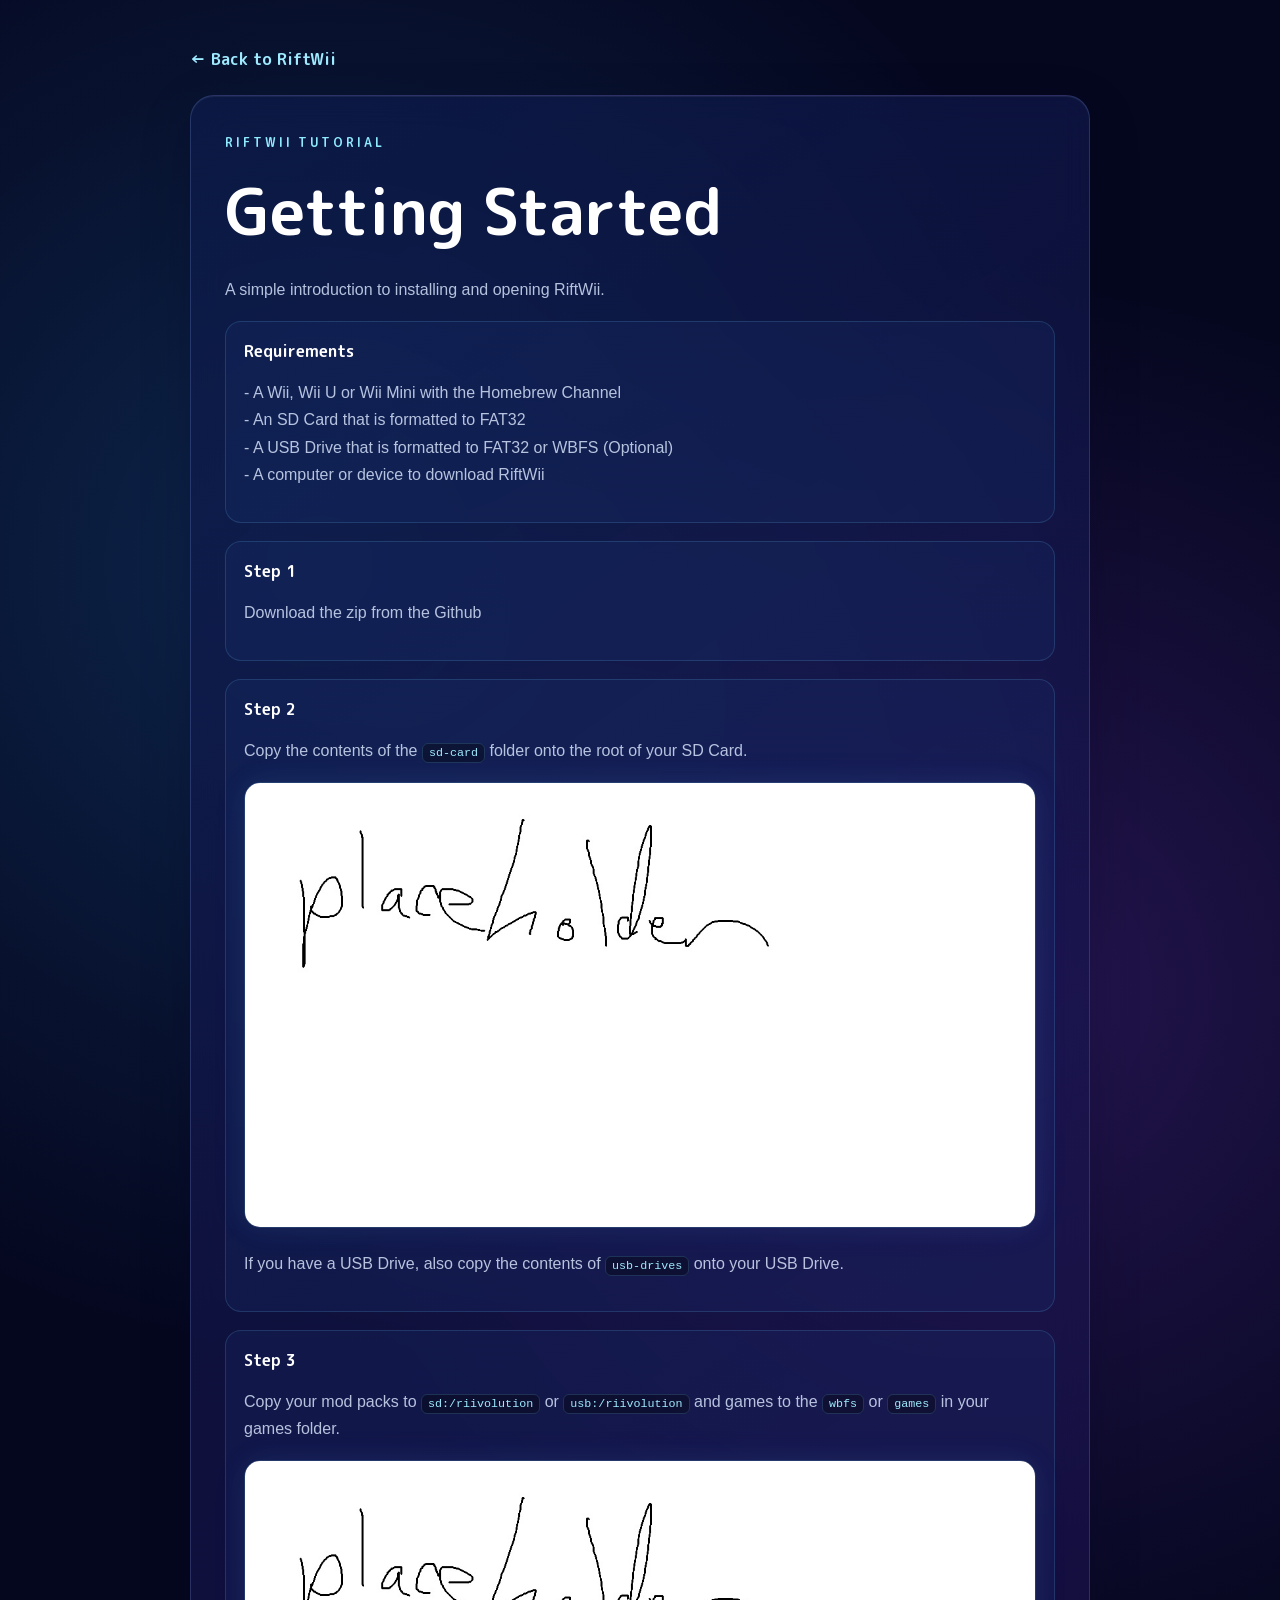
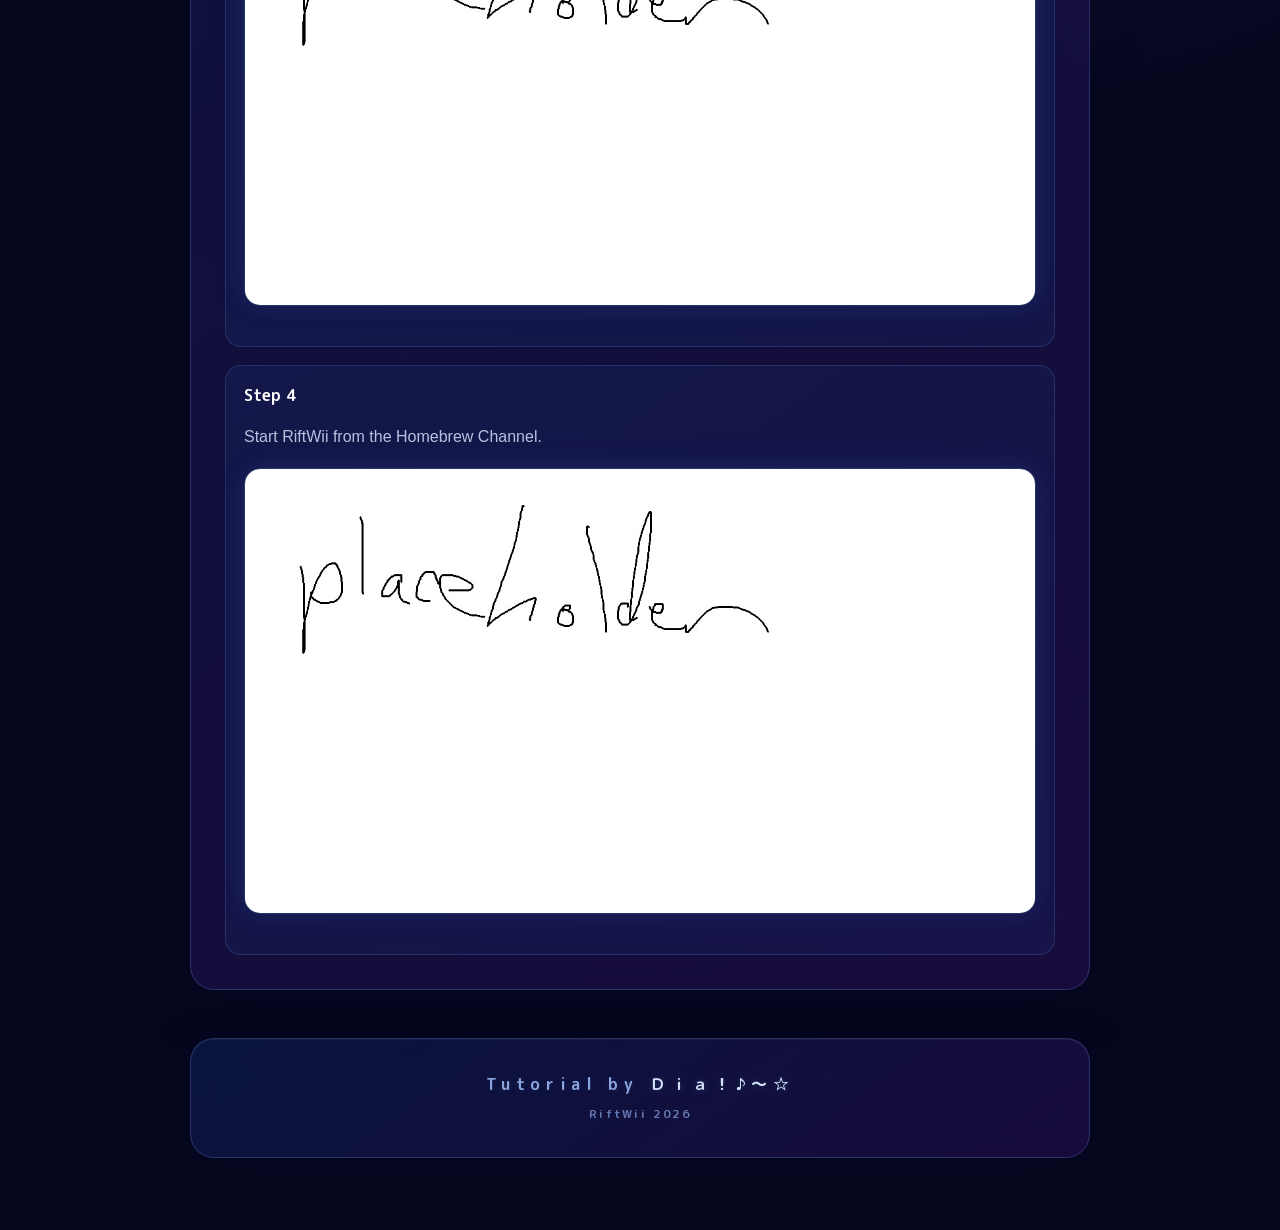
==== tutorials/getting-started.html @ 6d6018ef "qol fix" ====
<!DOCTYPE html>
<html lang="en">

<head>
    <meta charset="UTF-8">
    <meta
        name="viewport"
        content="width=device-width, initial-scale=1.0"
    >
    <meta
        name="tutorial-date"
        content="2026-10-08"
    >

    <title>Getting Started - RiftWii</title>

    <link
        rel="stylesheet"
        href="../css/tutorials.css"
    >
    <link
    rel="icon"
    type="image/png"
    href="https://github.com/KakarottoCake/Riftwii/blob/main/hbc/icon.png?raw=true"
>
</head>

<body>
    <main class="tutorial-page">

        <a
            class="back-link"
            href="../index.html#tutorials"
        >
            ← Back to RiftWii
        </a>

        <article class="tutorial-card">

            <span class="kicker">
                RIFTWII TUTORIAL
            </span>

            <h1>
                Getting Started
            </h1>

            <p>
                A simple introduction to installing
                and opening RiftWii.
            </p>

            <div class="placeholder-step">
                <strong>
                    Requirements
                </strong>

                <p>
                    - A Wii, Wii U or Wii Mini with
                    the Homebrew Channel
                    <br>
                    - An SD Card that is formatted
                    to FAT32
                    <br>
                    - A USB Drive that is formatted
                    to FAT32 or WBFS (Optional)
                    <br>
                    - A computer or device to
                    download RiftWii
                </p>
            </div>

            <div class="placeholder-step">
                <strong>
                    Step 1
                </strong>

                <p>
                    Download the zip from the Github
                </p>
            </div>

            <div class="placeholder-step">
                <strong>
                    Step 2
                </strong>

                <p>
                    Copy the contents of the
                    <code>sd-card</code>
                    folder onto the root of your
                    SD Card.
                </p>

                <img
                    class="tutorial-image"
                    src="../resources/img/placeholder.jpg"
                    alt="Tutorial placeholder image"
                >

                <p>
                    If you have a USB Drive, also copy
                    the contents of
                    <code>usb-drives</code>
                    onto your USB Drive.
                </p>
            </div>

            <div class="placeholder-step">
                <strong>
                    Step 3
                </strong>

                <p>
                    Copy your mod packs to
                    <code>sd:/riivolution</code>
                    or
                    <code>usb:/riivolution</code>
                    and games to the
                    <code>wbfs</code>
                    or
                    <code>games</code>
                    in your games folder.
                </p>

                <img
                    class="tutorial-image"
                    src="../resources/img/placeholder.jpg"
                    alt="Tutorial placeholder image"
                >
            </div>

            <div class="placeholder-step">
                <strong>
                    Step 4
                </strong>

                <p>
                    Start RiftWii from the Homebrew Channel.
                </p>

                <img
                    class="tutorial-image"
                    src="../resources/img/placeholder.jpg"
                    alt="Tutorial placeholder image"
                >
            </div>

        </article>
    </main>

<footer class="site-footer">
    <div class="footer-inner">

        <div class="footer-main">
            <span class="footer-label">
                Tutorial by
            </span>

            <span class="footer-author">
                Ｄｉａ！♪～☆
            </span>
        </div>

        <div class="footer-year">
            RiftWii 2026
        </div>

    </div>
</footer>

</body>

</html>
---- css/tutorials.css ----
@font-face {
    font-family: "Rounded";
    src: url("../resources/fonts/rounded.ttf")
        format("truetype");
}

* {
    box-sizing: border-box;
}

html,
body {
    margin: 0;
    min-height: 100%;
}

body {
    padding: 48px 24px;

    background:
        radial-gradient(
            circle at 25% 20%,
            rgba(45, 160, 255, 0.20),
            transparent 32%
        ),
        radial-gradient(
            circle at 78% 35%,
            rgba(150, 70, 255, 0.22),
            transparent 34%
        ),
        #05071f;

    color: white;

    font-family:
        "Rounded",
        sans-serif;
}

.tutorial-page {
    width: min(900px, 100%);

    margin: 0 auto;
}

.back-link {
    display: inline-block;

    margin-bottom: 24px;

    color: #9feaff;

    text-decoration: none;
}

.tutorial-card {
    padding: 34px;

    border:
        1px solid
        rgba(135, 181, 255, 0.20);

    border-radius: 24px;

    background:
        linear-gradient(
            145deg,
            rgba(12, 27, 75, 0.70),
            rgba(38, 15, 83, 0.56)
        );

    box-shadow:
        0 18px 50px
            rgba(0, 0, 30, 0.22),
        inset 0 1px 0
            rgba(255, 255, 255, 0.06);

    backdrop-filter: blur(16px);
}

.kicker {
    color: #8feaff;

    letter-spacing: 0.24em;

    font-size: 0.76rem;
}

h1 {
    margin: 10px 0 18px;

    font-size:
        clamp(
            2rem,
            5vw,
            4rem
        );
}

p {
    font-family:
        Arial,
        sans-serif;

    line-height: 1.7;

    color:
        rgba(
            220,
            232,
            255,
            0.82
        );
}

.placeholder-step {
    margin-top: 18px;

    padding: 18px;

    border:
        1px solid
        rgba(115, 211, 255, 0.16);

    border-radius: 16px;

    background:
        rgba(
            28,
            51,
            112,
            0.24
        );
}

.tutorial-image {
    display: block;

    width: 100%;

    aspect-ratio: 16 / 9;

    object-fit: cover;

    margin:
        18px 0 22px;

    border-radius: 16px;

    border:
        1px solid
        rgba(120, 211, 255, 0.18);

    box-shadow:
        0 0 28px
            rgba(65, 206, 255, 0.08),
        0 0 42px
            rgba(152, 76, 255, 0.05);
}

code {
    padding: 2px 6px;

    border:
        1px solid
        rgba(115, 211, 255, 0.18);

    border-radius: 6px;

    background:
        rgba(0, 0, 0, 0.35);

    color: #9feaff;

    font-family: monospace;

    font-size: 0.9em;
}

.site-footer {
    width: min(900px, 100%);
    margin: 48px auto 24px;
}

.footer-inner {
    position: relative;

    width: 100%;
    min-height: 120px;

    padding: 28px 24px;

    display: flex;
    flex-direction: column;
    align-items: center;
    justify-content: center;

    gap: 10px;

    text-align: center;

    border: 1px solid rgba(135, 181, 255, 0.20);
    border-radius: 24px;

    background:
        linear-gradient(
            145deg,
            rgba(12, 27, 75, 0.70),
            rgba(38, 15, 83, 0.56)
        );

    box-shadow:
        0 18px 50px rgba(0, 0, 30, 0.22),
        inset 0 1px 0 rgba(255, 255, 255, 0.06);

    backdrop-filter: blur(16px);

    overflow: hidden;

    font-family: "Rounded", sans-serif;
}

.footer-main {
    display: flex;
    align-items: center;
    justify-content: center;

    gap: 0.7em;

    font-size: clamp(0.8rem, 1.4vw, 1rem);
    letter-spacing: 0.35em;

    color: #9dbaf8;

    text-shadow:
        0 0 8px rgba(120, 190, 255, 0.12),
        0 0 18px rgba(120, 190, 255, 0.05);
}

.footer-label {
    color: #9dbaf8;
    opacity: 0.88;
}

.footer-author {
    color: #d8e9ff;
    opacity: 0.96;

    text-shadow:
        0 0 8px rgba(120, 210, 255, 0.24),
        0 0 18px rgba(166, 92, 255, 0.18);
}

.footer-year {
    color: rgba(157, 186, 248, 0.62);

    font-size: 0.72rem;
    letter-spacing: 0.22em;
}
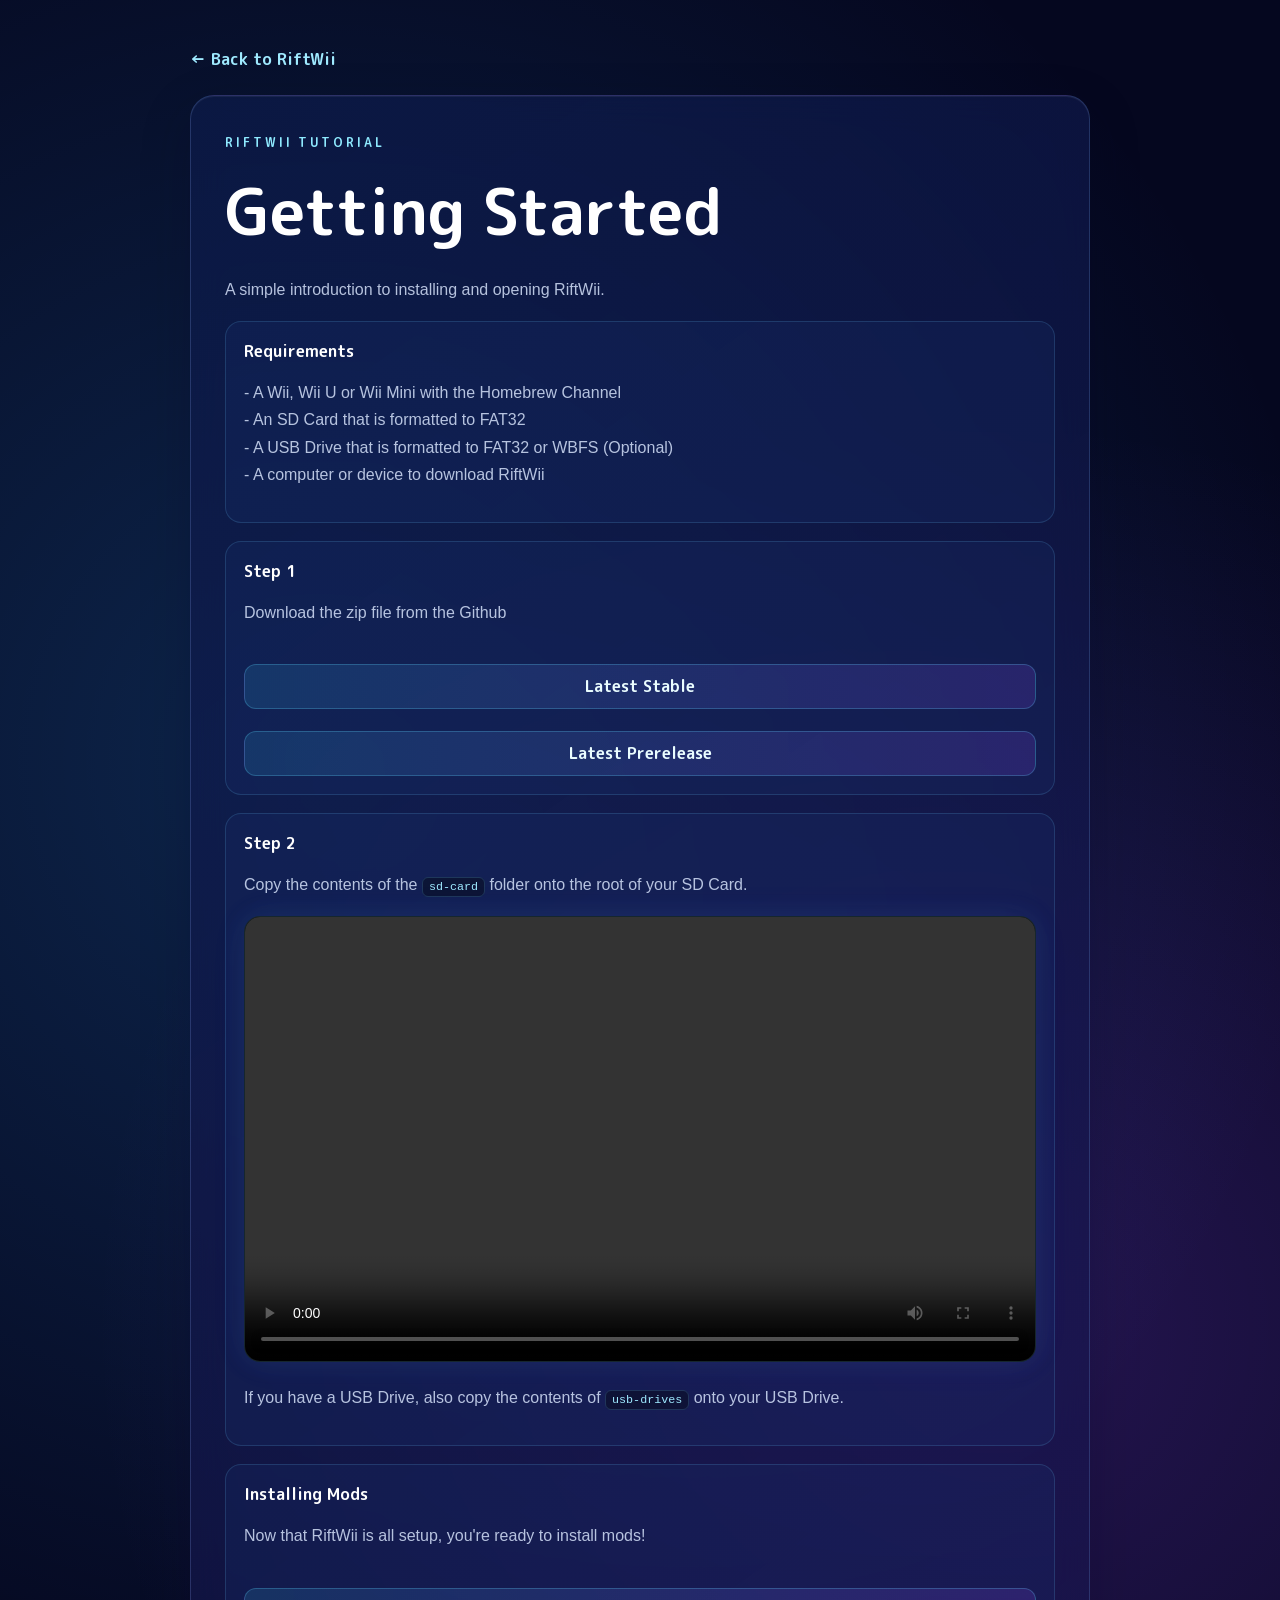
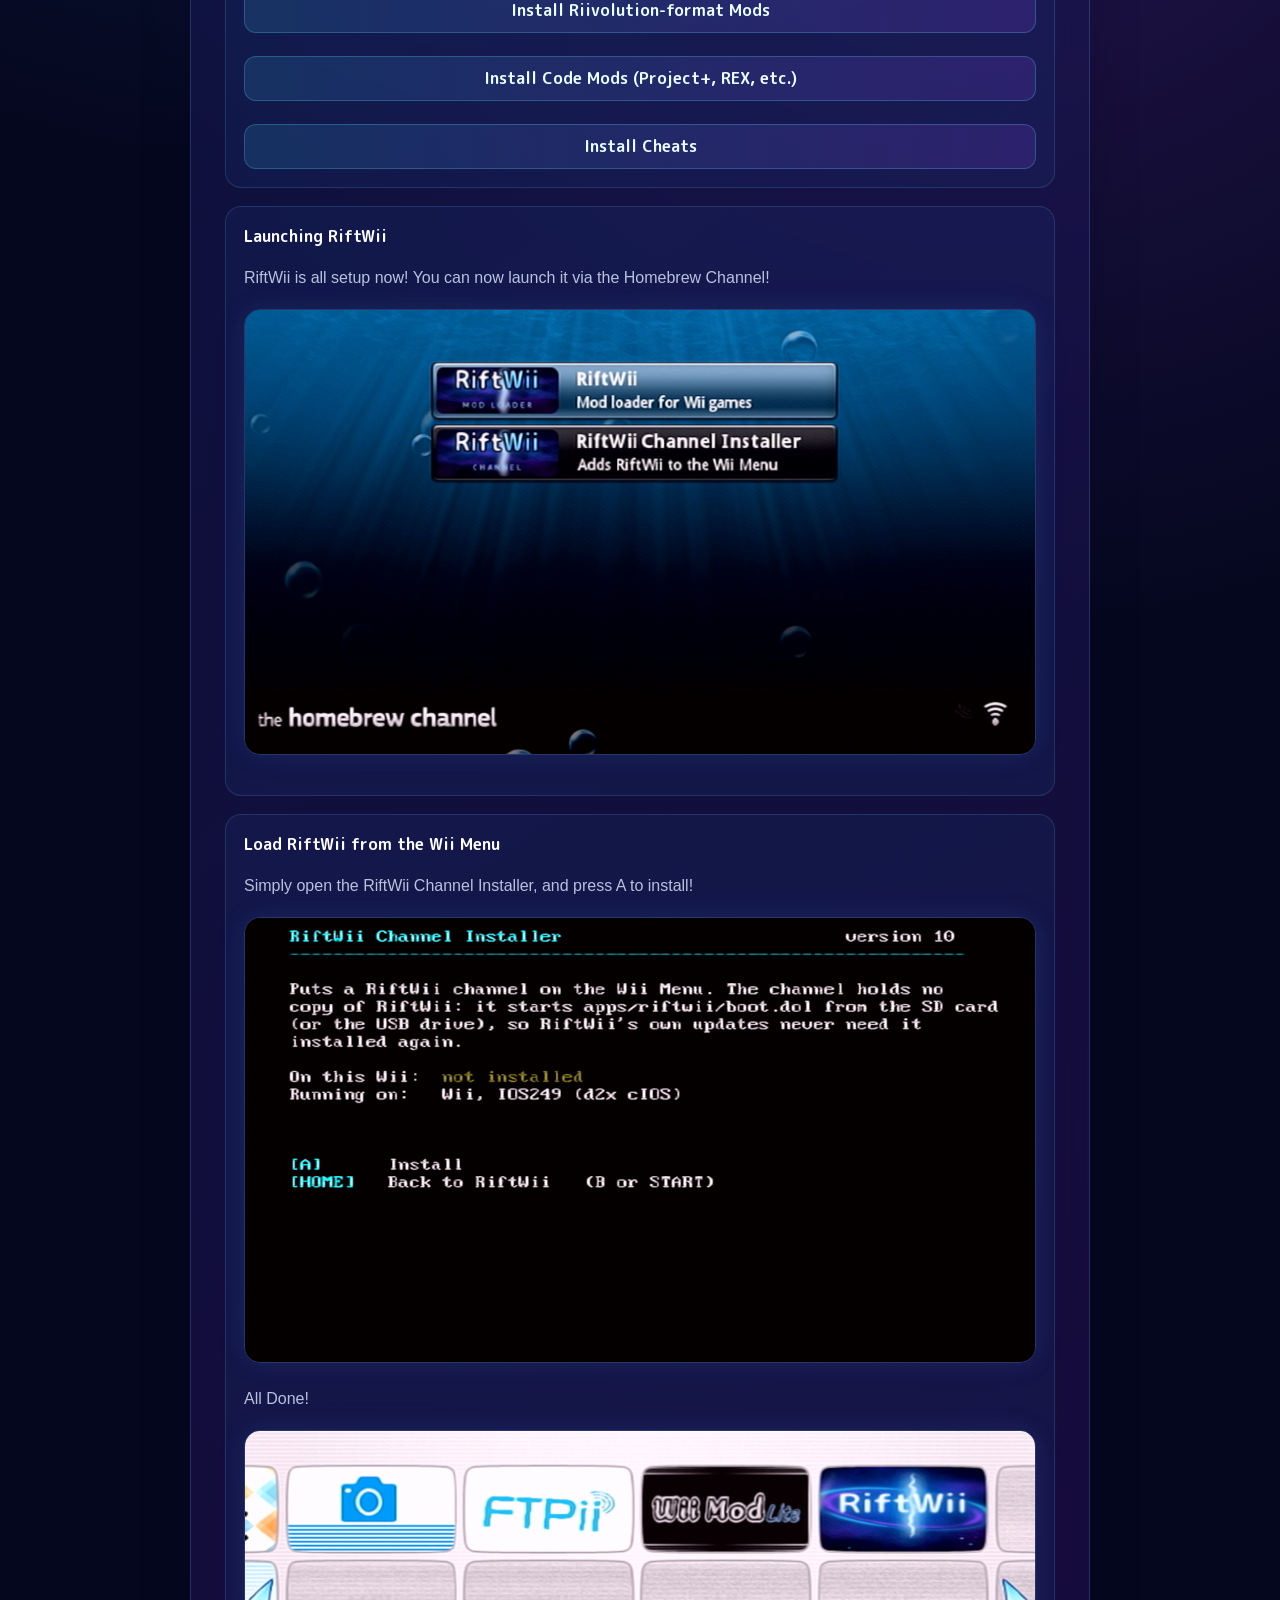
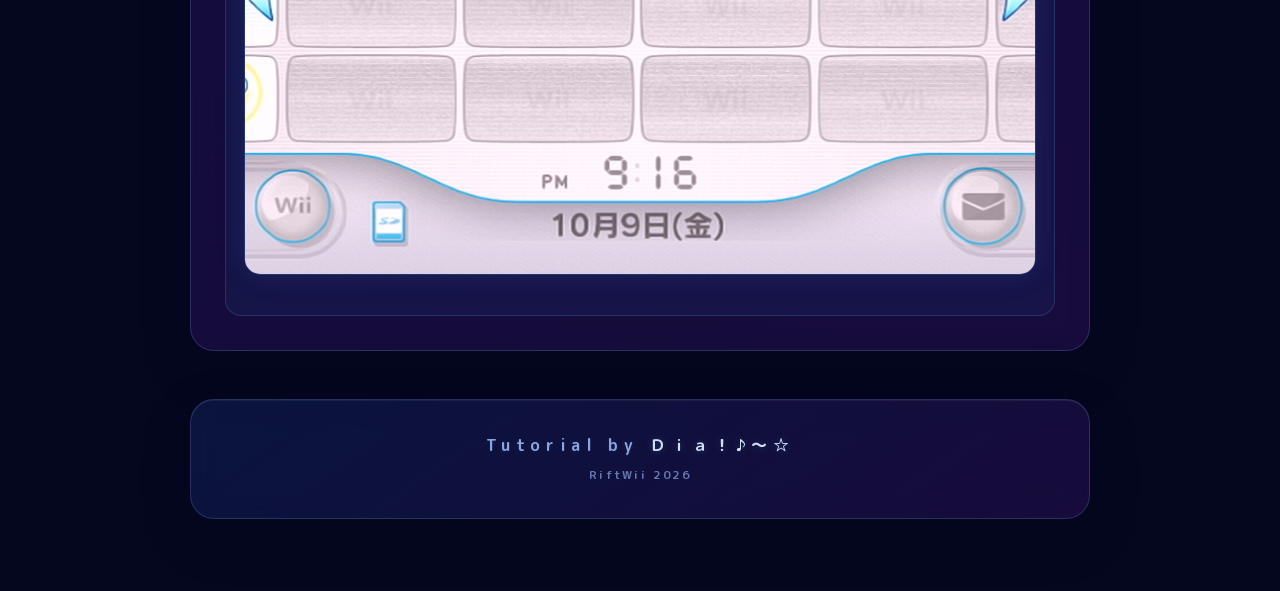
==== commit 39934f80: "getting started" ====
--- a/tutorials/getting-started.html
+++ b/tutorials/getting-started.html
@@ -68,6 +68,7 @@
                     - A computer or device to
                     download RiftWii
                 </p>
+
             </div>
 
             <div class="placeholder-step">
@@ -76,8 +77,29 @@
                 </strong>
 
                 <p>
-                    Download the zip from the Github
-                </p>
+                    Download the zip file from the Github
+                </p>
+
+                            <a
+                                class="download-button release-button"
+                                id="stableReleaseLink"
+                                href="https://github.com/KakarottoCake/Riftwii/releases/latest"
+                                target="_blank"
+                                rel="noopener noreferrer"
+                            >
+                                Latest Stable
+                            </a>
+                            <br>
+                
+                            <a
+                                class="download-button release-button"
+                                id="prereleaseReleaseLink"
+                                href="https://github.com/KakarottoCake/Riftwii/releases"
+                                target="_blank"
+                                rel="noopener noreferrer"
+                            >
+                                Latest Prerelease
+                            </a>
             </div>
 
             <div class="placeholder-step">
@@ -92,11 +114,17 @@
                     SD Card.
                 </p>
 
-                <img
-                    class="tutorial-image"
-                    src="../resources/img/placeholder.jpg"
-                    alt="Tutorial placeholder image"
-                >
+                <video
+    class="tutorial-video"
+    controls
+>
+    <source
+        src="resources/ontosd.mp4"
+        type="video/mp4"
+    >
+
+    Your browser does not support HTML video.
+</video>
 
                 <p>
                     If you have a USB Drive, also copy
@@ -106,45 +134,78 @@
                 </p>
             </div>
 
-            <div class="placeholder-step">
-                <strong>
-                    Step 3
-                </strong>
-
-                <p>
-                    Copy your mod packs to
-                    <code>sd:/riivolution</code>
-                    or
-                    <code>usb:/riivolution</code>
-                    and games to the
-                    <code>wbfs</code>
-                    or
-                    <code>games</code>
-                    in your games folder.
+
+
+
+
+
+            <div class="placeholder-step">
+                <strong>
+                    Installing Mods
+                </strong>
+
+                <p>
+                    Now that RiftWii is all setup, you're ready to install mods!
+                </p>
+                <br>
+
+
+<a class="link-button" href="installing-mods.html#riivolution-format">
+    Install Riivolution-format Mods
+</a>
+<br>
+<a class="link-button" href="installing-mods.html#gecko-code-builds">
+    Install Code Mods (Project+, REX, etc.)
+</a>
+<br>
+<a class="link-button" href="installing-mods.html#cheat-codes">
+    Install Cheats
+</a>
+            </div>
+            <div class="placeholder-step">
+                <strong>
+                    Launching RiftWii
+                </strong>
+
+                <p>
+                    RiftWii is all setup now! You can now launch it via the Homebrew Channel!
                 </p>
 
                 <img
                     class="tutorial-image"
-                    src="../resources/img/placeholder.jpg"
-                    alt="Tutorial placeholder image"
+                    src="resources/lfhbc.png"
+                    alt="hbc rift"
                 >
-            </div>
-
-            <div class="placeholder-step">
-                <strong>
-                    Step 4
-                </strong>
-
-                <p>
-                    Start RiftWii from the Homebrew Channel.
-                </p>
-
+
+
+</a>
+
+                
+            </div>
+            <div class="placeholder-step">
+                <strong>
+                    Load RiftWii from the Wii Menu
+                </strong>
+
+                <p>
+                    Simply open the RiftWii Channel Installer, and press A to install!
+                </p>
+                
                 <img
                     class="tutorial-image"
-                    src="../resources/img/placeholder.jpg"
-                    alt="Tutorial placeholder image"
+                    src="resources/channelinstaller.png"
+                    alt="hbc rift"
                 >
-            </div>
+                <p>All Done!</p>
+                <img
+                    class="tutorial-image"
+                    src="resources/wii-menu.png"
+                    alt="hbc rift"
+                >
+                
+
+            </div>
+
 
         </article>
     </main>
--- a/css/tutorials.css
+++ b/css/tutorials.css
@@ -12,7 +12,9 @@
 body {
     margin: 0;
     min-height: 100%;
-}
+    scroll-behavior: smooth;
+}
+
 
 body {
     padding: 48px 24px;
@@ -256,4 +258,154 @@
 
     font-size: 0.72rem;
     letter-spacing: 0.22em;
+}
+
+
+.download-button {
+    display: inline-flex;
+    align-items: center;
+    justify-content: center;
+    margin-top: 22px;
+    min-height: 44px;
+    padding: 10px 16px;
+    border-radius: 12px;
+    color: #eafdff;
+    text-decoration: none;
+    border: 1px solid rgba(98, 217, 255, 0.25);
+    background:
+        linear-gradient(
+            90deg,
+            rgba(59, 211, 255, 0.13),
+            rgba(154, 79, 255, 0.16)
+        );
+    transition:
+        transform 0.25s ease,
+        box-shadow 0.25s ease,
+        border-color 0.25s ease;
+}
+
+.release-button {
+    width: 100%;
+    margin-top: 20px;
+}
+
+
+.link-button {
+    display: flex;
+    justify-content: center;
+    align-items: center; 
+
+    min-height: 44px;
+    padding: 10px 16px;
+
+    border: 1px solid rgba(98, 217, 255, 0.25);
+    border-radius: 12px;
+
+    background:
+        linear-gradient(
+            90deg,
+            rgba(59, 211, 255, 0.13),
+            rgba(154, 79, 255, 0.16)
+        );
+
+    color: #eafdff;
+
+    font-family: "Rounded", sans-serif;
+    text-decoration: none;
+
+    cursor: pointer;
+
+    transition:
+        transform 0.25s ease,
+        box-shadow 0.25s ease,
+        border-color 0.25s ease;
+}
+
+.link-button:hover,
+.link-button:focus-visible {
+    display: flex;
+    justify-content: center;
+    align-items: center; 
+    transform: translateY(-2px);
+
+    border-color:
+        rgba(126, 229, 255, 0.52);
+
+    box-shadow:
+        0 0 18px rgba(70, 215, 255, 0.12),
+        0 0 28px rgba(157, 76, 255, 0.08);
+
+    outline: none;
+}
+
+
+
+.download-button {
+    display: inline-flex;
+    align-items: center;
+    justify-content: center;
+
+    margin-top: 22px;
+    min-height: 44px;
+    padding: 10px 16px;
+
+    border-radius: 12px;
+
+    color: #eafdff;
+    text-decoration: none;
+
+    border: 1px solid rgba(98, 217, 255, 0.25);
+
+    background:
+        linear-gradient(
+            90deg,
+            rgba(59, 211, 255, 0.13),
+            rgba(154, 79, 255, 0.16)
+        );
+
+    transition:
+        transform 0.25s ease,
+        box-shadow 0.25s ease,
+        border-color 0.25s ease;
+}
+
+.download-button:hover,
+.download-button:focus-visible {
+    transform: translateY(-2px);
+
+    border-color: rgba(126, 229, 255, 0.52);
+
+    box-shadow:
+        0 0 18px rgba(70, 215, 255, 0.12),
+        0 0 28px rgba(157, 76, 255, 0.08);
+
+    outline: none;
+}
+
+
+.tutorial-video {
+    display: block;
+
+    width: 100%;
+
+    aspect-ratio: 16 / 9;
+
+    object-fit: cover;
+
+    margin:
+        18px 0 22px;
+
+    border-radius: 16px;
+
+    border:
+        1px solid
+        rgba(120, 211, 255, 0.18);
+
+    box-shadow:
+        0 0 28px
+            rgba(65, 206, 255, 0.08),
+        0 0 42px
+            rgba(152, 76, 255, 0.05);
+
+    background: #000;
 }
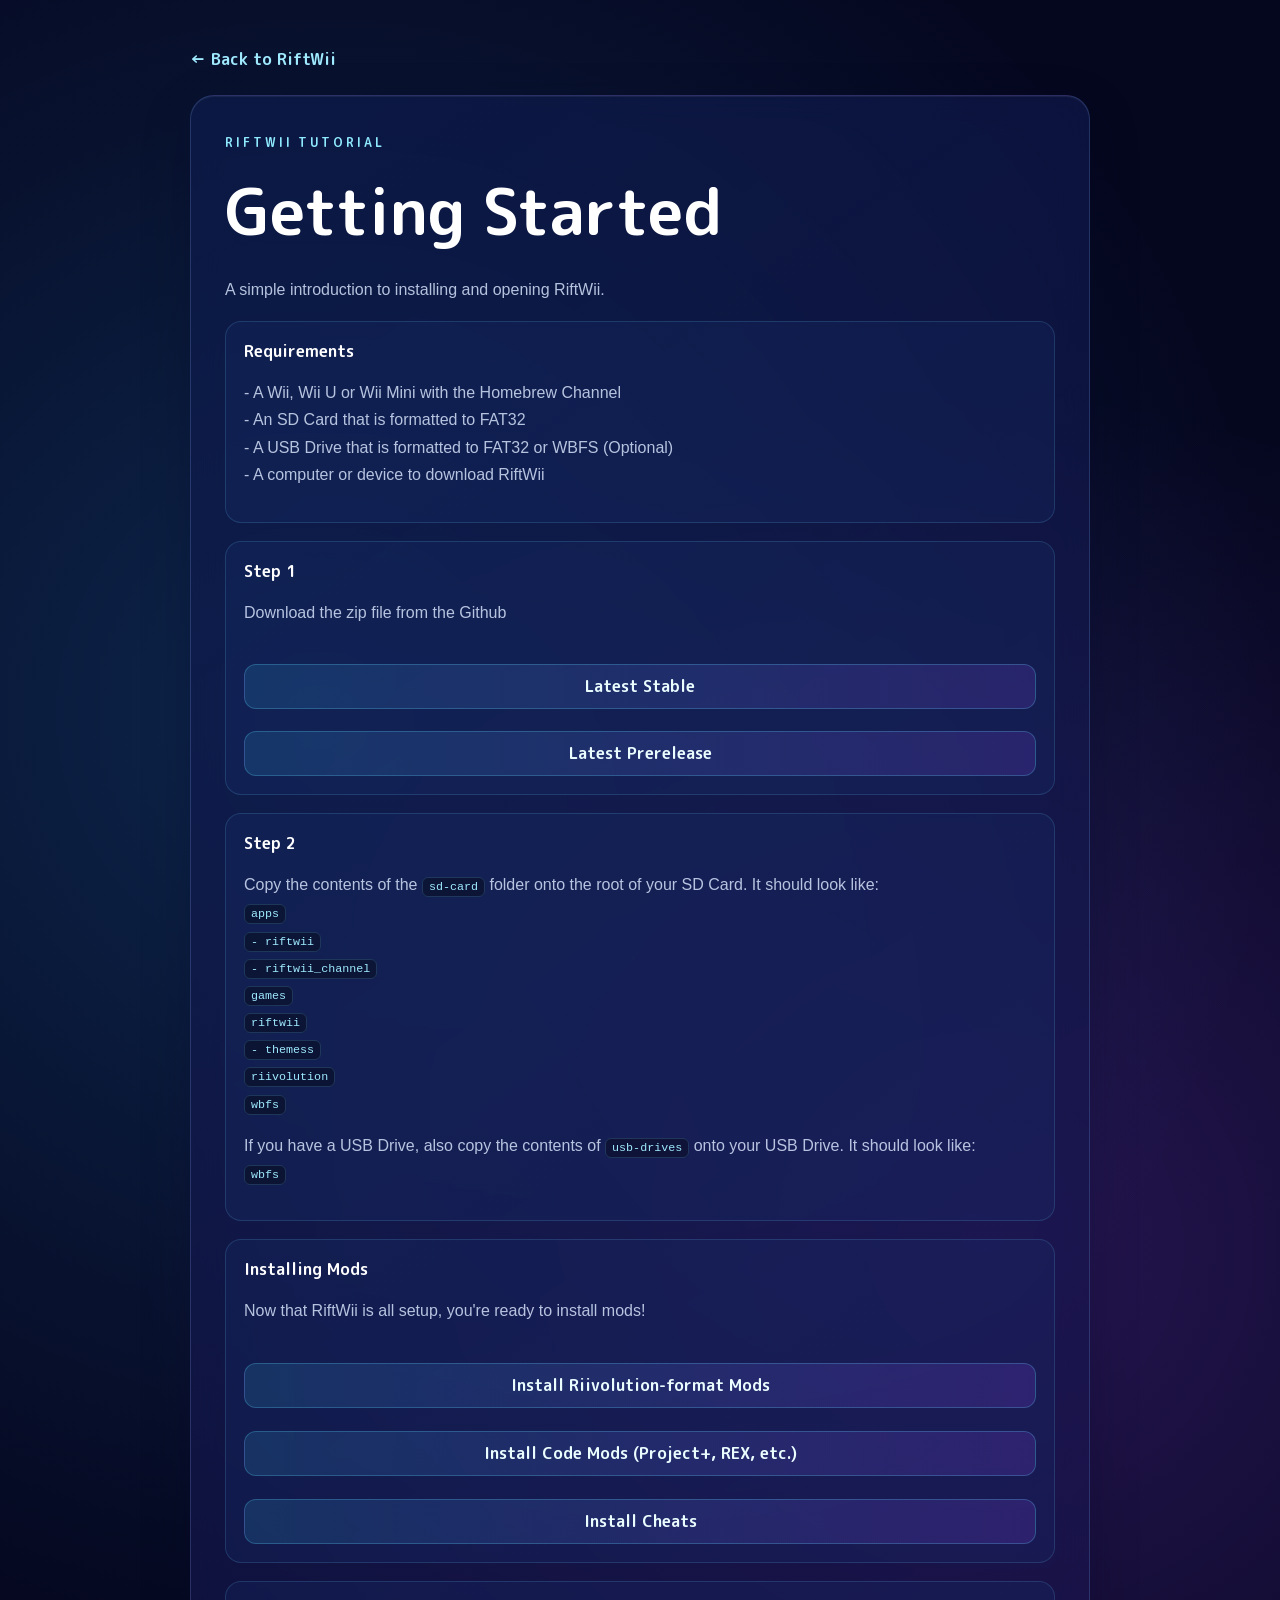
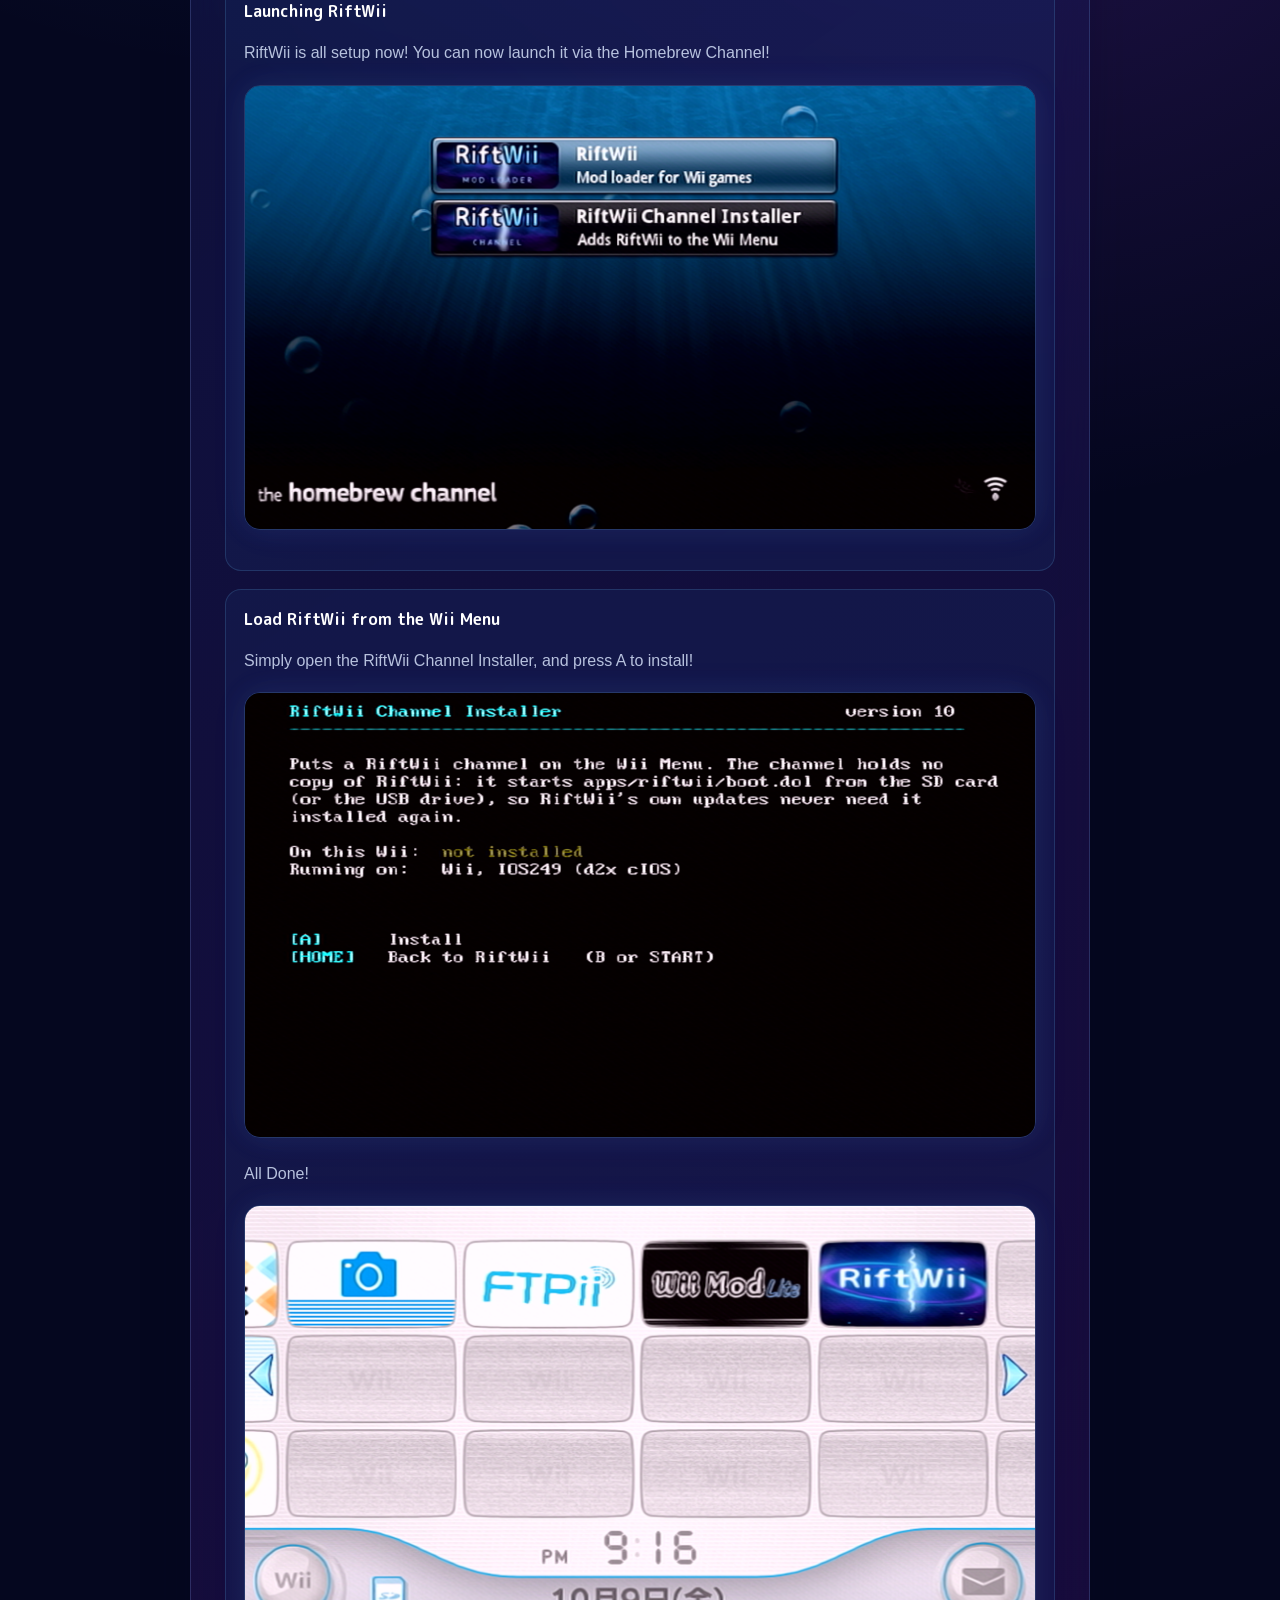
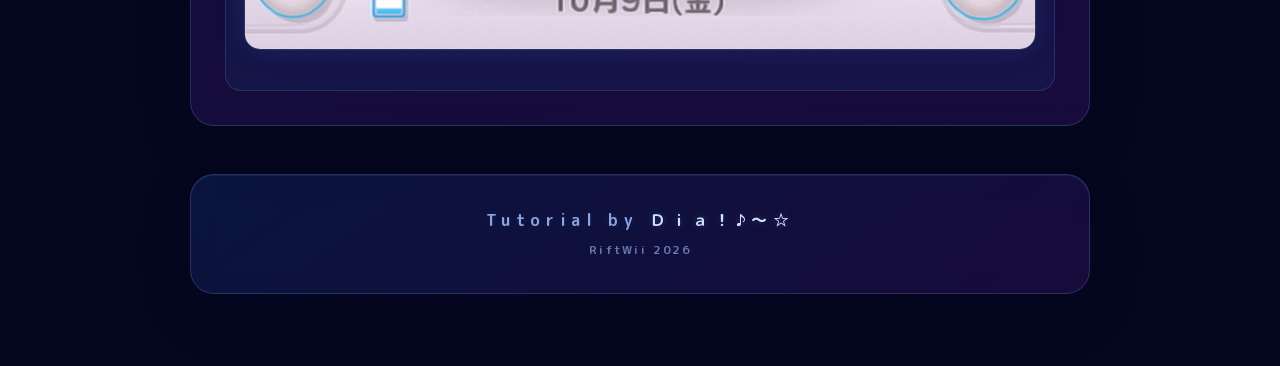
==== commit 0feb431c: "mods page" ====
--- a/tutorials/getting-started.html
+++ b/tutorials/getting-started.html
@@ -111,26 +111,25 @@
                     Copy the contents of the
                     <code>sd-card</code>
                     folder onto the root of your
-                    SD Card.
-                </p>
-
-                <video
-    class="tutorial-video"
-    controls
->
-    <source
-        src="resources/ontosd.mp4"
-        type="video/mp4"
-    >
-
-    Your browser does not support HTML video.
-</video>
+                    SD Card. It should look like:
+                    <br><code>apps</code>
+                    <br><code>- riftwii</code>
+                    <br><code>- riftwii_channel</code>
+                    <br><code>games</code>
+                    <br><code>riftwii</code>
+                    <br><code>- themess</code>
+                    <br><code>riivolution</code>
+                    <br><code>wbfs</code>
+                </p>
+
+
 
                 <p>
                     If you have a USB Drive, also copy
                     the contents of
                     <code>usb-drives</code>
-                    onto your USB Drive.
+                    onto your USB Drive. It should look like:
+                    <br><code>wbfs</code>
                 </p>
             </div>
 
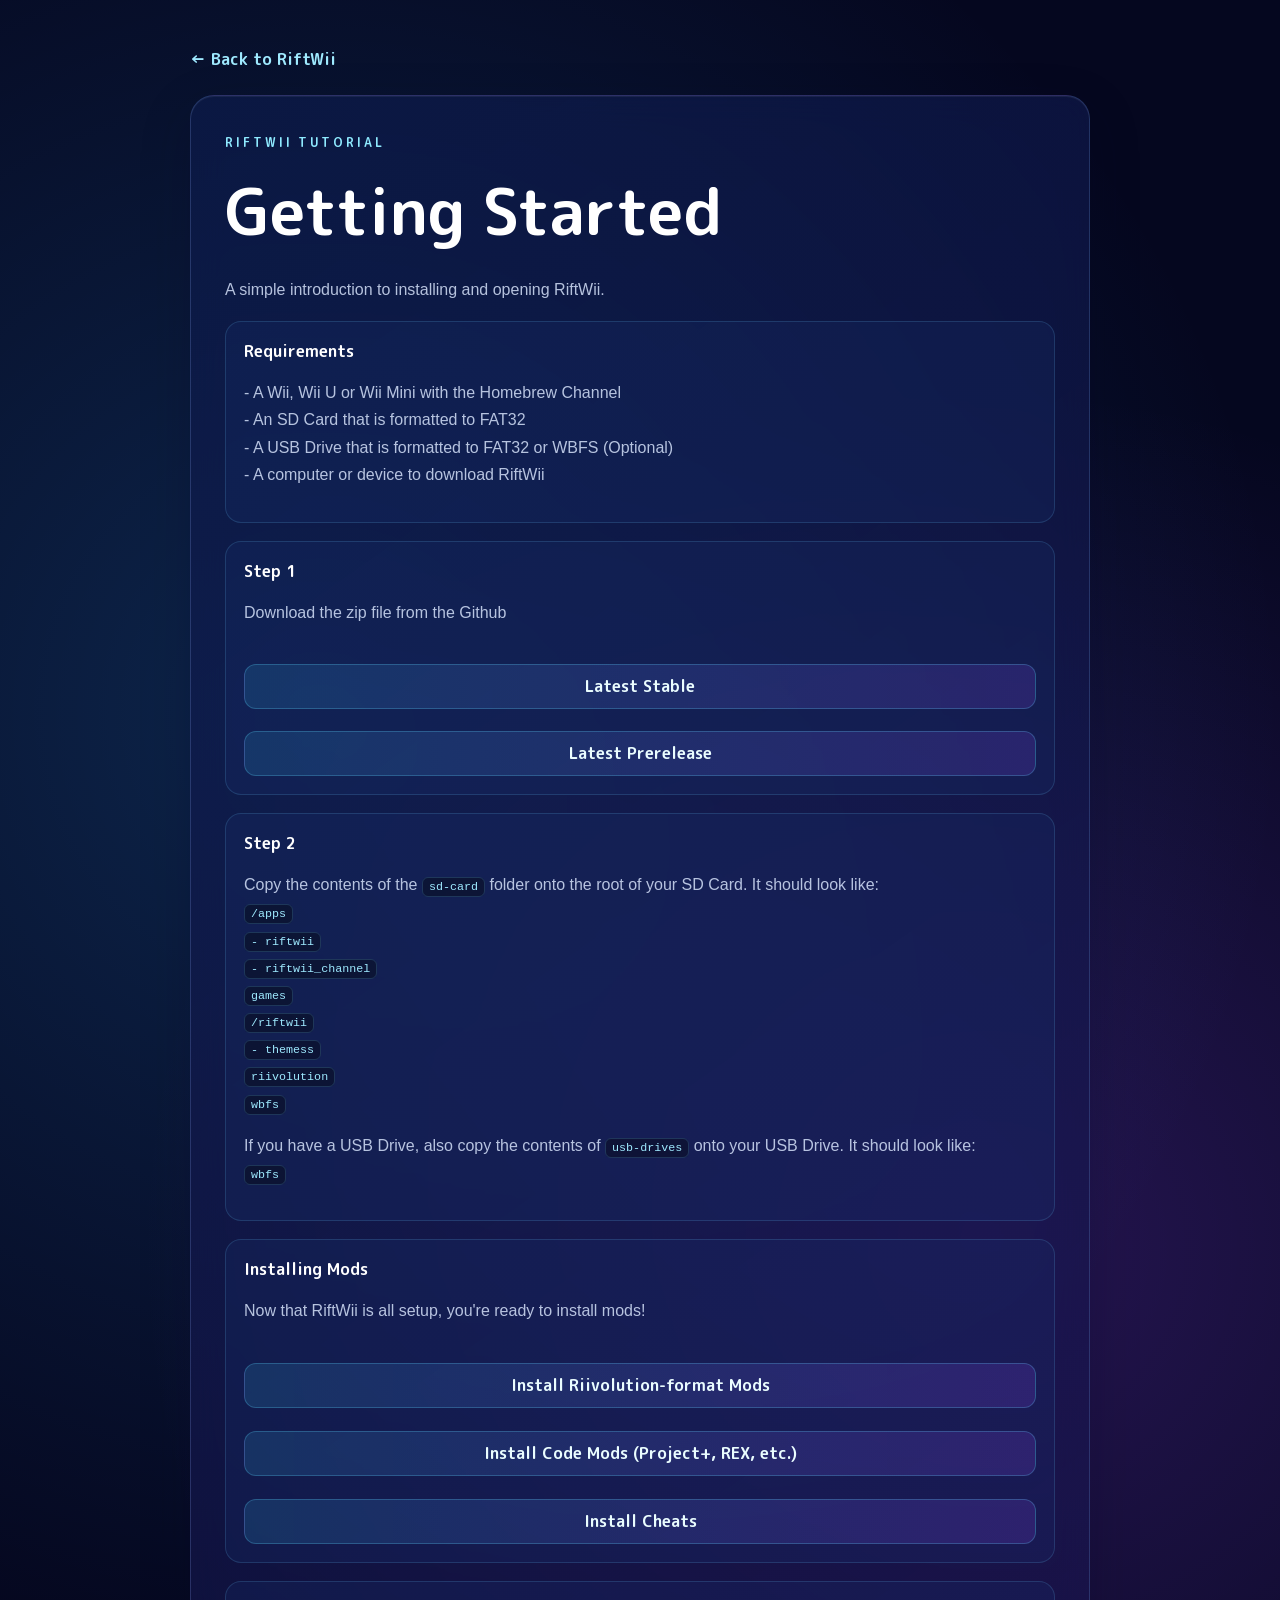
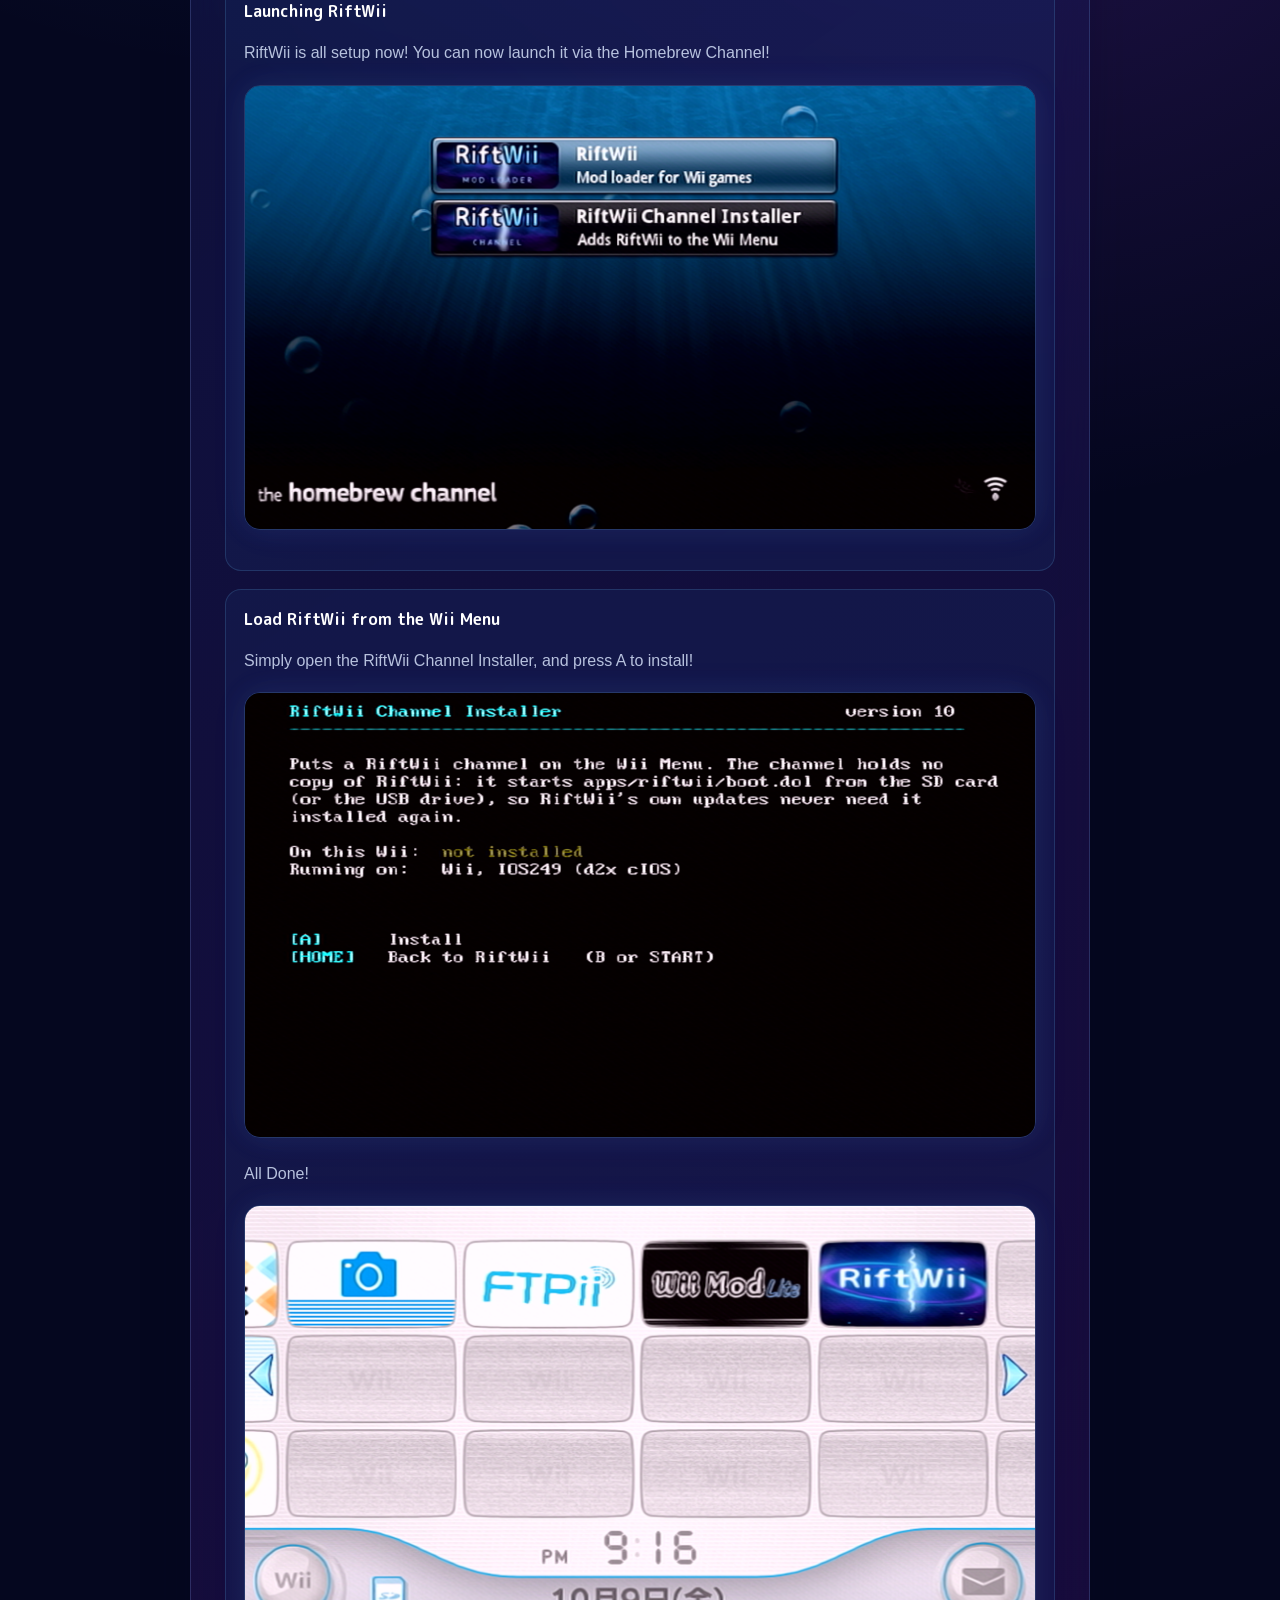
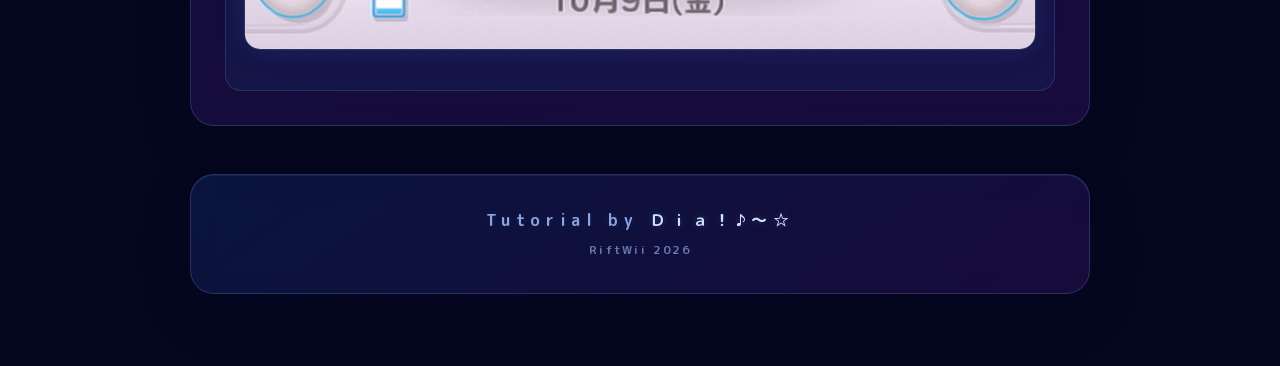
==== commit 24de4ed2: "vsd" ====
--- a/tutorials/getting-started.html
+++ b/tutorials/getting-started.html
@@ -22,6 +22,36 @@
     rel="icon"
     type="image/png"
     href="https://github.com/KakarottoCake/Riftwii/blob/main/hbc/icon.png?raw=true"
+
+
+
+    >
+    <meta property="og:title" content="RiftWii Tutorials">
+
+<meta
+    property="og:description"
+    content="Guides and tutorials for installing and using RiftWii."
+>
+
+<meta property="og:type" content="website">
+
+<meta
+    property="og:image"
+    content="https://github.com/KakarottoCake/Riftwii/raw/main/docs/images/banner.png"
+>
+
+<meta name="twitter:card" content="summary_large_image">
+
+<meta name="twitter:title" content="RiftWii Tutorials">
+
+<meta
+    name="twitter:description"
+    content="Guides and tutorials for installing and using RiftWii."
+>
+
+<meta
+    name="twitter:image"
+    content="https://github.com/KakarottoCake/Riftwii/raw/main/docs/images/banner.png"
 >
 </head>
 
@@ -112,11 +142,11 @@
                     <code>sd-card</code>
                     folder onto the root of your
                     SD Card. It should look like:
-                    <br><code>apps</code>
+                    <br><code>/apps</code>
                     <br><code>- riftwii</code>
                     <br><code>- riftwii_channel</code>
                     <br><code>games</code>
-                    <br><code>riftwii</code>
+                    <br><code>/riftwii</code>
                     <br><code>- themess</code>
                     <br><code>riivolution</code>
                     <br><code>wbfs</code>
--- a/css/tutorials.css
+++ b/css/tutorials.css
@@ -408,4 +408,98 @@
             rgba(152, 76, 255, 0.05);
 
     background: #000;
+}
+
+
+
+.tutorial-table-wrap {
+    width: 100%;
+
+    margin: 22px 0;
+
+    overflow-x: auto;
+
+    border:
+        1px solid
+        rgba(120, 211, 255, 0.18);
+
+    border-radius: 16px;
+
+    box-shadow:
+        0 0 28px
+            rgba(65, 206, 255, 0.06),
+        0 0 42px
+            rgba(152, 76, 255, 0.04);
+}
+
+.tutorial-table {
+    width: 100%;
+
+    border-collapse: collapse;
+
+    background:
+        linear-gradient(
+            145deg,
+            rgba(12, 27, 75, 0.52),
+            rgba(38, 15, 83, 0.42)
+        );
+
+    color: #eafdff;
+
+    font-family:
+        Arial,
+        sans-serif;
+
+    font-size: 0.95rem;
+}
+
+.tutorial-table th,
+.tutorial-table td {
+    padding: 14px 16px;
+
+    text-align: left;
+
+    border-bottom:
+        1px solid
+        rgba(120, 211, 255, 0.12);
+}
+
+.tutorial-table th {
+    color: #9feaff;
+
+    font-family:
+        "Rounded",
+        sans-serif;
+
+    letter-spacing: 0.08em;
+
+    background:
+        linear-gradient(
+            90deg,
+            rgba(59, 211, 255, 0.12),
+            rgba(154, 79, 255, 0.14)
+        );
+}
+
+.tutorial-table tr:last-child td {
+    border-bottom: 0;
+}
+
+.tutorial-table tbody tr {
+    transition:
+        background 0.22s ease,
+        box-shadow 0.22s ease;
+}
+
+.tutorial-table tbody tr:hover {
+    background:
+        linear-gradient(
+            90deg,
+            rgba(66, 211, 255, 0.08),
+            rgba(155, 80, 255, 0.08)
+        );
+
+    box-shadow:
+        inset 0 0 18px
+            rgba(72, 210, 255, 0.04);
 }
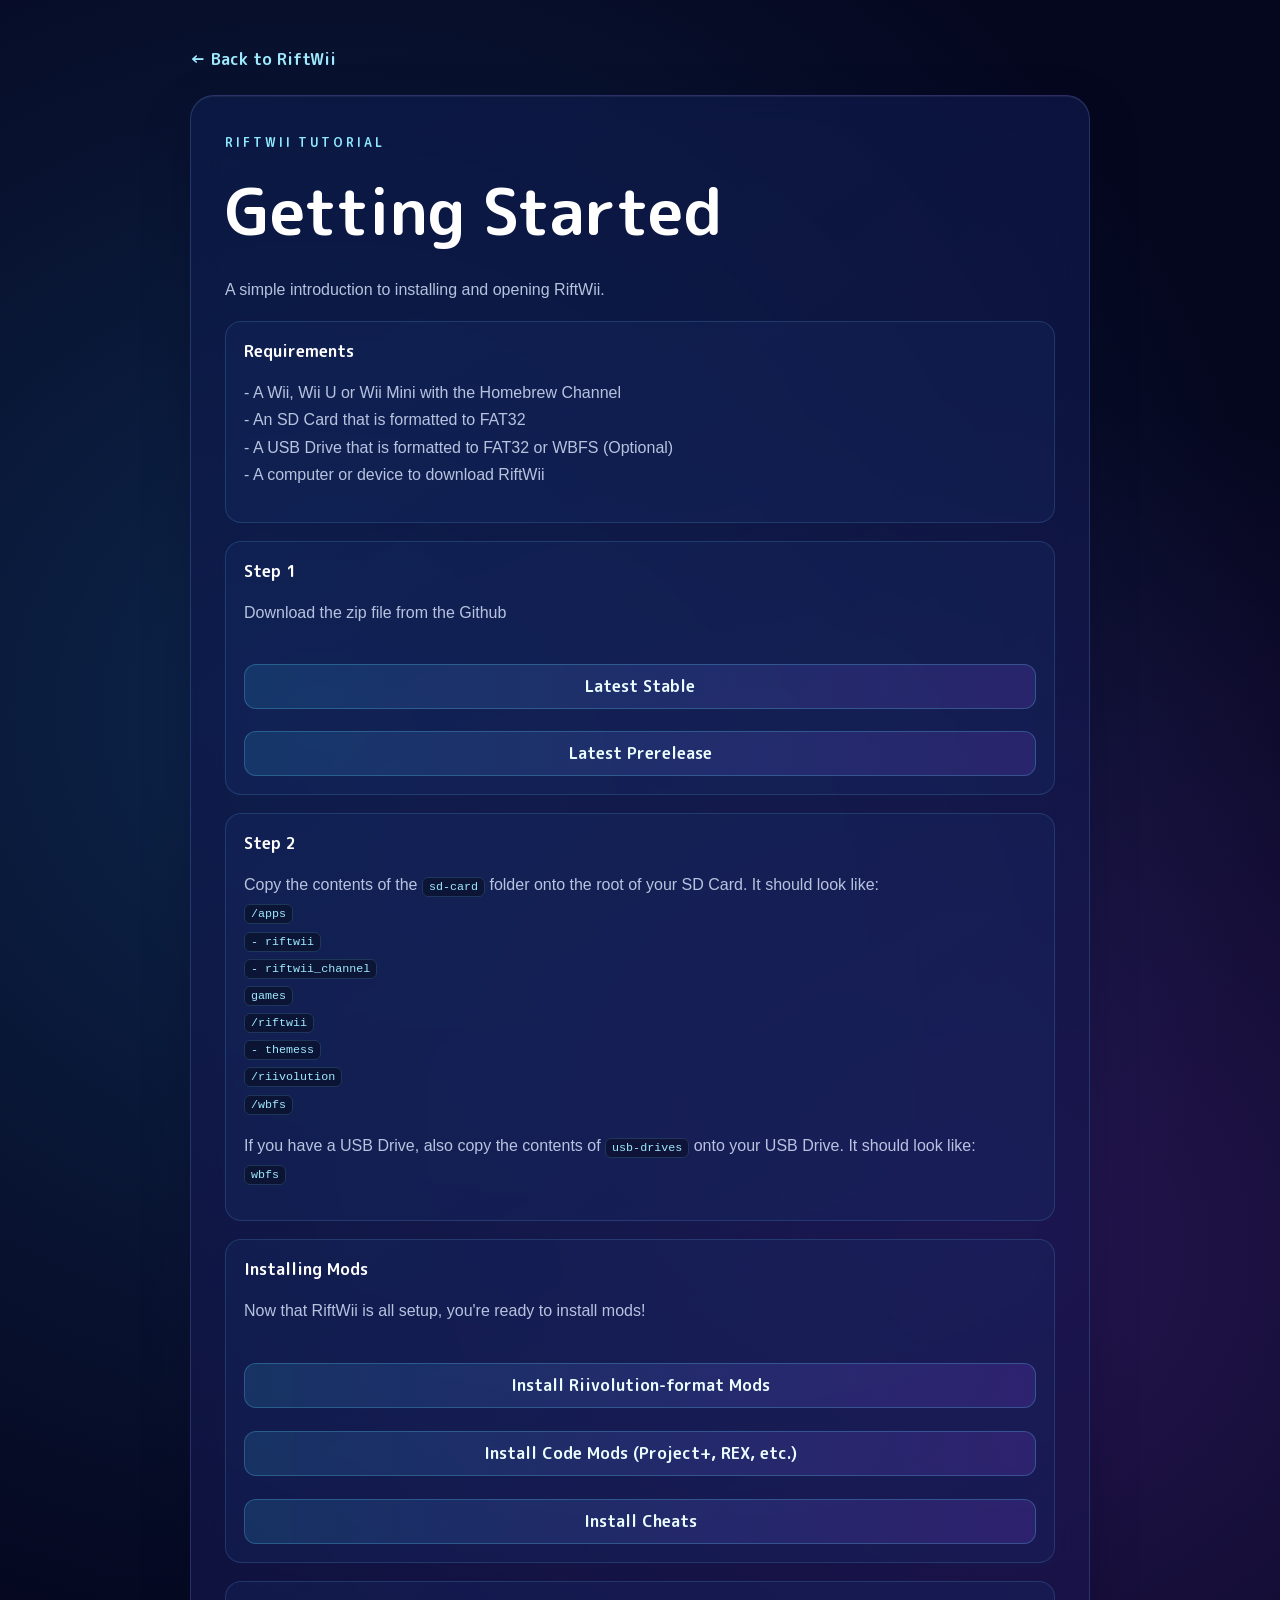
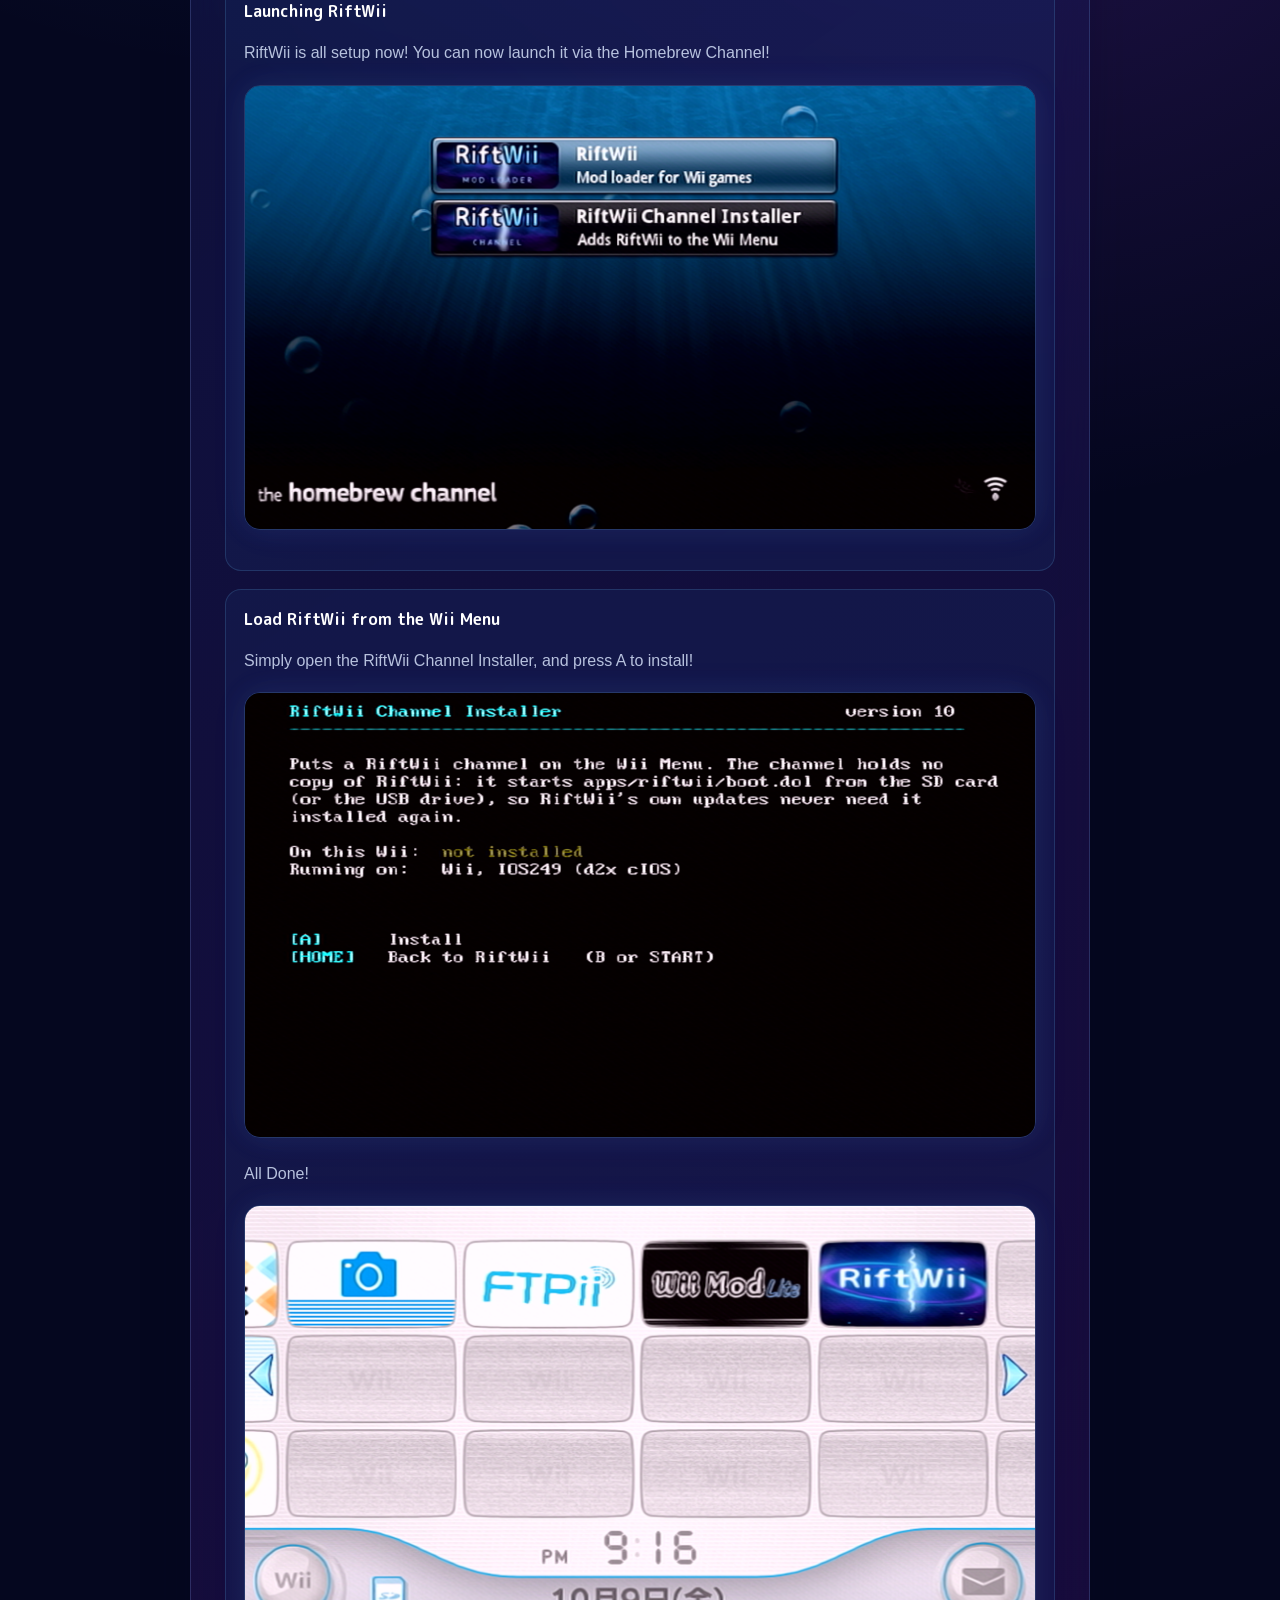
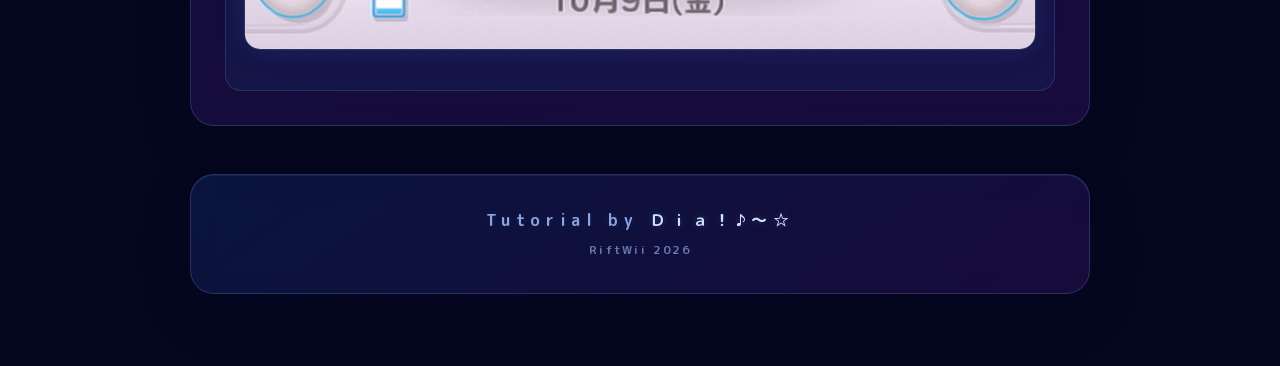
==== commit 3d4ae1b4: "fixes" ====
--- a/tutorials/getting-started.html
+++ b/tutorials/getting-started.html
@@ -148,8 +148,8 @@
                     <br><code>games</code>
                     <br><code>/riftwii</code>
                     <br><code>- themess</code>
-                    <br><code>riivolution</code>
-                    <br><code>wbfs</code>
+                    <br><code>/riivolution</code>
+                    <br><code>/wbfs</code>
                 </p>
 
 
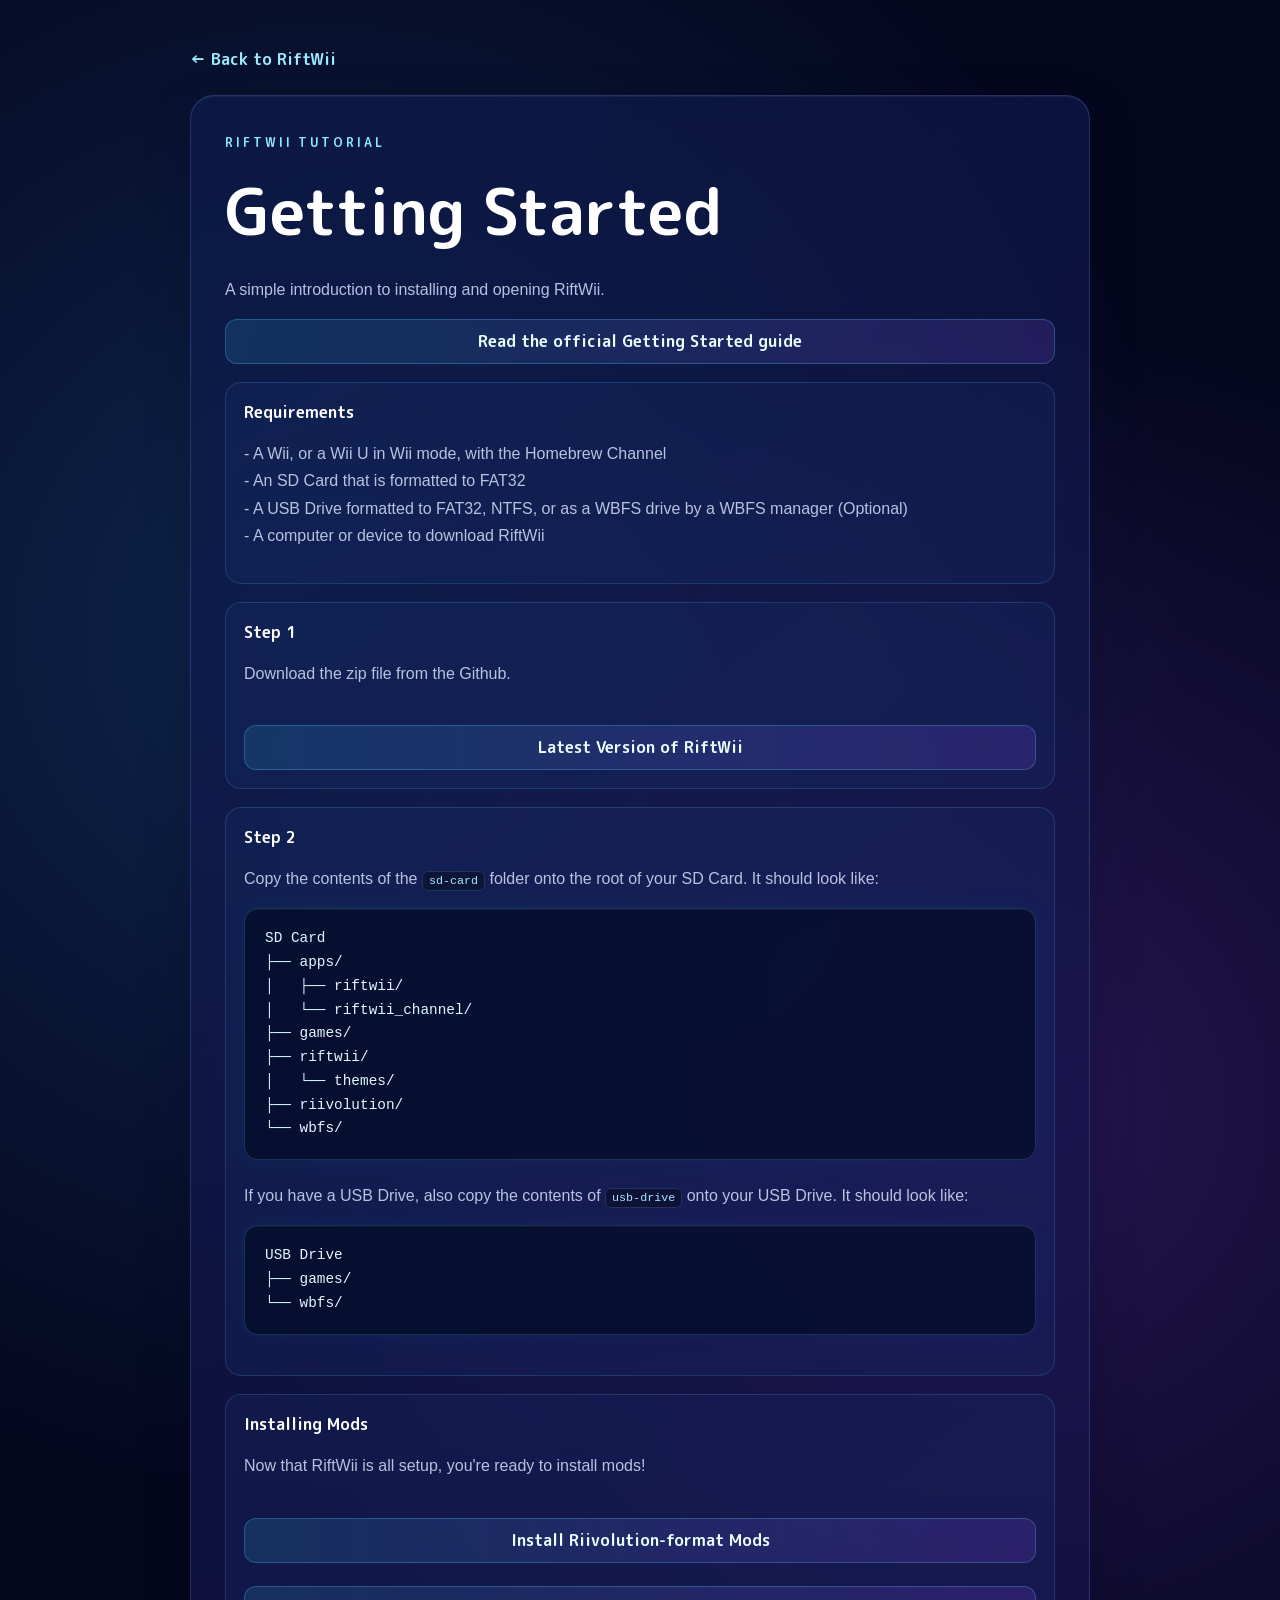
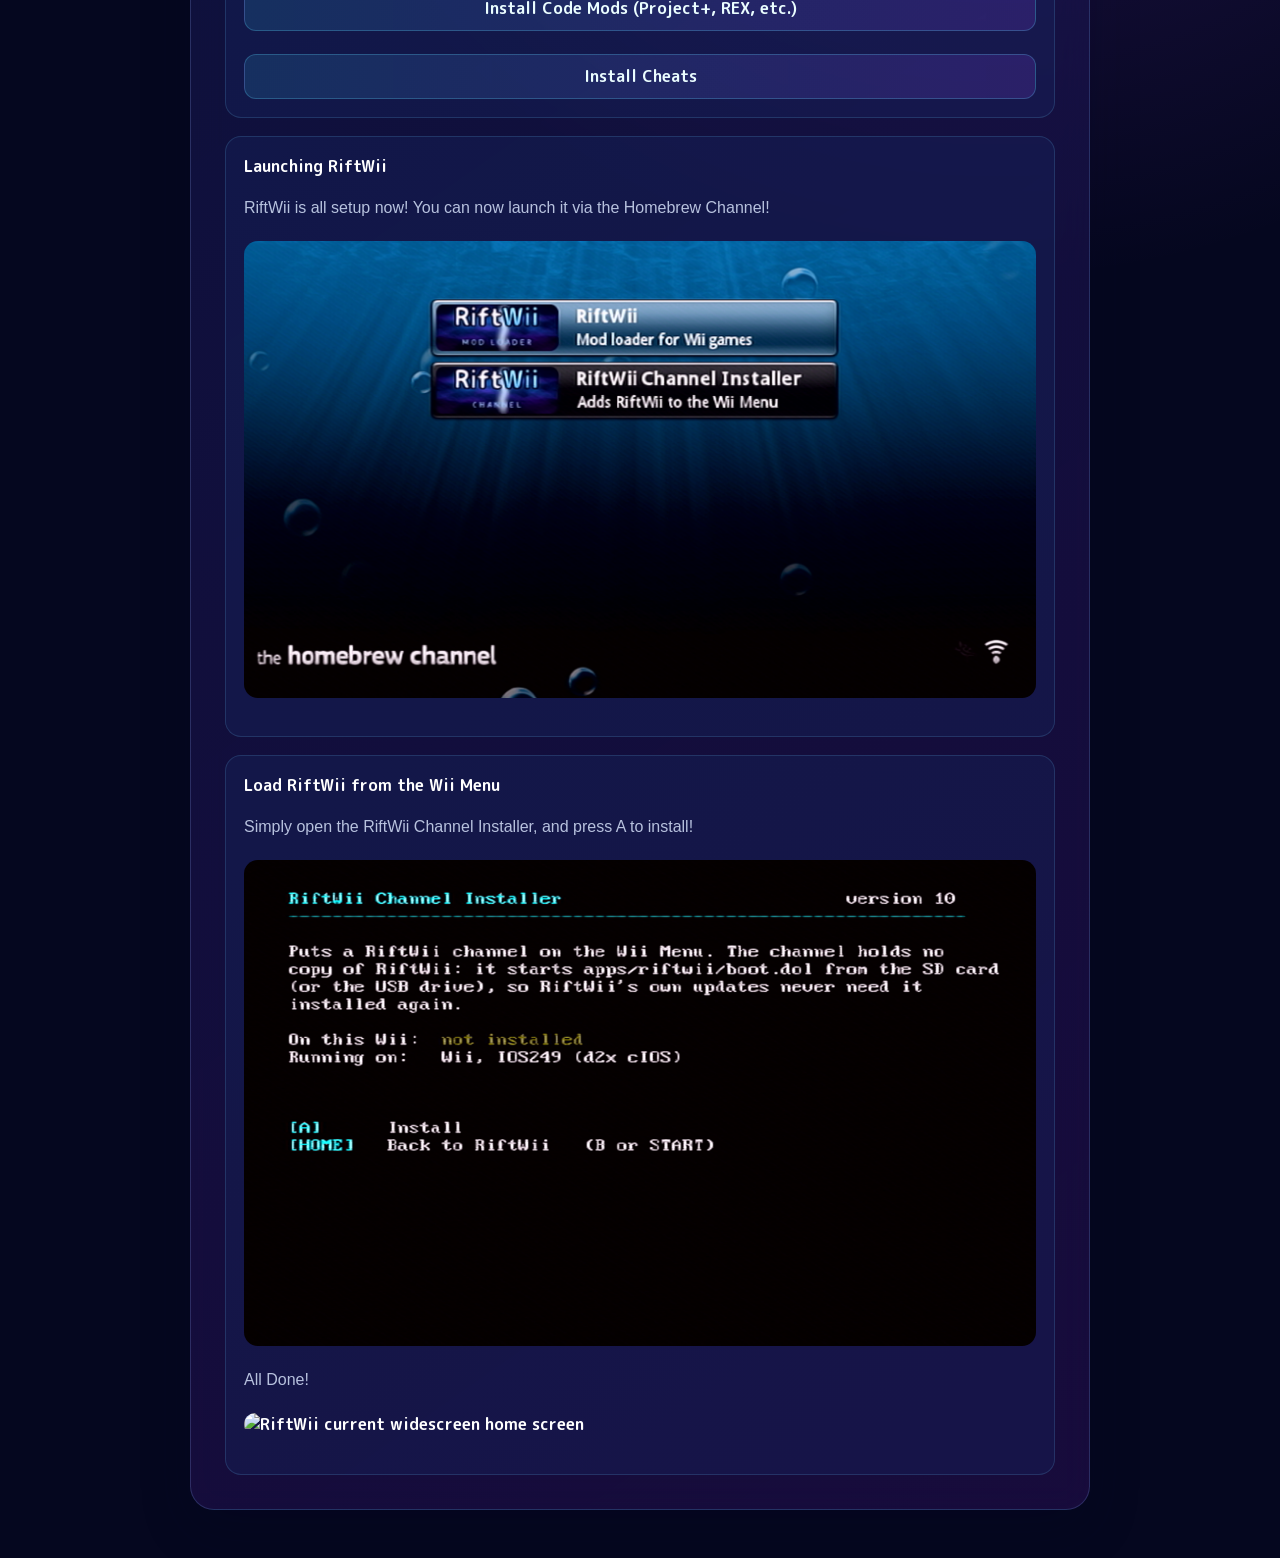
==== commit 1e206ea2: "new" ====
--- a/tutorials/getting-started.html
+++ b/tutorials/getting-started.html
@@ -1,3 +1,5 @@
+<!-- SPDX-FileCopyrightText: 2026 RiftWii contributors -->
+<!-- SPDX-License-Identifier: GPL-3.0-or-later -->
 <!DOCTYPE html>
 <html lang="en">
 
@@ -7,16 +9,11 @@
         name="viewport"
         content="width=device-width, initial-scale=1.0"
     >
-    <meta
-        name="tutorial-date"
-        content="2026-10-08"
-    >
-
-    <title>Getting Started - RiftWii</title>
+<title>Getting Started - RiftWii</title>
 
     <link
         rel="stylesheet"
-        href="../css/tutorials.css"
+        href="../css/tutorials.css?v=20261016-7"
     >
     <link
     rel="icon"
@@ -80,20 +77,30 @@
                 and opening RiftWii.
             </p>
 
+            <a
+                class="link-button guide-link-button"
+                href="https://github.com/KakarottoCake/Riftwii/blob/main/docs/GUIDE.md#what-you-need"
+                target="_blank"
+                rel="noopener noreferrer"
+            >
+                Read the official Getting Started guide
+            </a>
+
+
             <div class="placeholder-step">
                 <strong>
                     Requirements
                 </strong>
 
                 <p>
-                    - A Wii, Wii U or Wii Mini with
+                    - A Wii, or a Wii U in Wii mode, with
                     the Homebrew Channel
                     <br>
                     - An SD Card that is formatted
                     to FAT32
                     <br>
-                    - A USB Drive that is formatted
-                    to FAT32 or WBFS (Optional)
+                    - A USB Drive formatted to FAT32, NTFS,
+                    or as a WBFS drive by a WBFS manager (Optional)
                     <br>
                     - A computer or device to
                     download RiftWii
@@ -107,7 +114,7 @@
                 </strong>
 
                 <p>
-                    Download the zip file from the Github
+                    Download the zip file from the Github.
                 </p>
 
                             <a
@@ -117,19 +124,11 @@
                                 target="_blank"
                                 rel="noopener noreferrer"
                             >
-                                Latest Stable
+                                Latest Version of RiftWii
                             </a>
                             <br>
                 
-                            <a
-                                class="download-button release-button"
-                                id="prereleaseReleaseLink"
-                                href="https://github.com/KakarottoCake/Riftwii/releases"
-                                target="_blank"
-                                rel="noopener noreferrer"
-                            >
-                                Latest Prerelease
-                            </a>
+
             </div>
 
             <div class="placeholder-step">
@@ -142,25 +141,28 @@
                     <code>sd-card</code>
                     folder onto the root of your
                     SD Card. It should look like:
-                    <br><code>/apps</code>
-                    <br><code>- riftwii</code>
-                    <br><code>- riftwii_channel</code>
-                    <br><code>games</code>
-                    <br><code>/riftwii</code>
-                    <br><code>- themess</code>
-                    <br><code>/riivolution</code>
-                    <br><code>/wbfs</code>
-                </p>
-
-
+                </p>
+
+                <pre class="file-tree"><code>SD Card
+├── apps/
+│   ├── riftwii/
+│   └── riftwii_channel/
+├── games/
+├── riftwii/
+│   └── themes/
+├── riivolution/
+└── wbfs/</code></pre>
 
                 <p>
                     If you have a USB Drive, also copy
                     the contents of
-                    <code>usb-drives</code>
+                    <code>usb-drive</code>
                     onto your USB Drive. It should look like:
-                    <br><code>wbfs</code>
-                </p>
+                </p>
+
+                <pre class="file-tree"><code>USB Drive
+├── games/
+└── wbfs/</code></pre>
             </div>
 
 
@@ -228,8 +230,8 @@
                 <p>All Done!</p>
                 <img
                     class="tutorial-image"
-                    src="resources/wii-menu.png"
-                    alt="hbc rift"
+                    src="https://github.com/KakarottoCake/Riftwii/blob/main/docs/screenshots/2610-406-channels.png?raw=true"
+                    alt="RiftWii current widescreen home screen"
                 >
                 
 
@@ -238,27 +240,6 @@
 
         </article>
     </main>
-
-<footer class="site-footer">
-    <div class="footer-inner">
-
-        <div class="footer-main">
-            <span class="footer-label">
-                Tutorial by
-            </span>
-
-            <span class="footer-author">
-                Ｄｉａ！♪～☆
-            </span>
-        </div>
-
-        <div class="footer-year">
-            RiftWii 2026
-        </div>
-
-    </div>
-</footer>
-
 </body>
 
 </html>
--- a/css/tutorials.css
+++ b/css/tutorials.css
@@ -1,3 +1,5 @@
+/* SPDX-FileCopyrightText: 2026 RiftWii contributors */
+/* SPDX-License-Identifier: GPL-3.0-or-later */
 @font-face {
     font-family: "Rounded";
     src: url("../resources/fonts/rounded.ttf")
@@ -137,27 +139,12 @@
 
 .tutorial-image {
     display: block;
-
-    width: 100%;
-
-    aspect-ratio: 16 / 9;
-
-    object-fit: cover;
-
-    margin:
-        18px 0 22px;
-
-    border-radius: 16px;
-
-    border:
-        1px solid
-        rgba(120, 211, 255, 0.18);
-
-    box-shadow:
-        0 0 28px
-            rgba(65, 206, 255, 0.08),
-        0 0 42px
-            rgba(152, 76, 255, 0.05);
+    width: 100%;
+    height: auto;
+    max-width: none;
+    margin: 20px 0;
+    object-fit: contain;
+    border-radius: 14px;
 }
 
 code {
@@ -179,6 +166,7 @@
     font-size: 0.9em;
 }
 
+/* Footer styles disabled
 .site-footer {
     width: min(900px, 100%);
     margin: 48px auto 24px;
@@ -259,7 +247,7 @@
     font-size: 0.72rem;
     letter-spacing: 0.22em;
 }
-
+*/
 
 .download-button {
     display: inline-flex;
@@ -502,4 +490,168 @@
     box-shadow:
         inset 0 0 18px
             rgba(72, 210, 255, 0.04);
-}+}
+
+.guide-link-button {
+    margin: 10px 0 8px;
+}
+
+
+.tutorial-doc-content {
+    margin-top: 28px;
+    font-family: Arial, sans-serif;
+    line-height: 1.7;
+    color: rgba(220, 232, 255, 0.82);
+}
+
+.tutorial-doc-content h2,
+.tutorial-doc-content h3,
+.tutorial-doc-content h4 {
+    font-family: "Rounded", sans-serif;
+    color: #f6fbff;
+    line-height: 1.3;
+}
+
+.tutorial-doc-content h2 {
+    margin: 34px 0 14px;
+    padding-bottom: 10px;
+    border-bottom: 1px solid rgba(120, 211, 255, 0.16);
+    font-size: clamp(1.35rem, 2.4vw, 2rem);
+}
+
+.tutorial-doc-content h3 {
+    margin: 26px 0 10px;
+    color: #b8eaff;
+    font-size: 1.15rem;
+}
+
+.tutorial-doc-content p,
+.tutorial-doc-content li {
+    color: rgba(220, 232, 255, 0.82);
+}
+
+.tutorial-doc-content a {
+    color: #8feaff;
+}
+
+.tutorial-doc-content ul,
+.tutorial-doc-content ol {
+    padding-left: 24px;
+}
+
+.tutorial-doc-content pre {
+    overflow-x: auto;
+    padding: 16px;
+    border: 1px solid rgba(115, 211, 255, 0.16);
+    border-radius: 12px;
+    background: rgba(0, 0, 0, 0.34);
+}
+
+.tutorial-doc-content pre code {
+    padding: 0;
+    border: 0;
+    background: transparent;
+    color: #dff8ff;
+}
+
+.tutorial-doc-content table {
+    width: 100%;
+    margin: 20px 0;
+    border-collapse: collapse;
+    overflow: hidden;
+    border: 1px solid rgba(120, 211, 255, 0.18);
+    border-radius: 14px;
+}
+
+.tutorial-doc-content th,
+.tutorial-doc-content td {
+    padding: 12px 14px;
+    text-align: left;
+    vertical-align: top;
+    border-bottom: 1px solid rgba(120, 211, 255, 0.12);
+}
+
+.tutorial-doc-content th {
+    color: #9feaff;
+    font-family: "Rounded", sans-serif;
+    background:
+        linear-gradient(
+            90deg,
+            rgba(59, 211, 255, 0.12),
+            rgba(154, 79, 255, 0.14)
+        );
+}
+
+.tutorial-doc-content tr:last-child td {
+    border-bottom: 0;
+}
+
+.tutorial-doc-content blockquote {
+    margin: 20px 0;
+    padding: 14px 18px;
+    border-left: 3px solid rgba(126, 225, 255, 0.55);
+    background: rgba(59, 211, 255, 0.06);
+    color: rgba(220, 232, 255, 0.78);
+}
+
+.doc-hero-image {
+    width: 100%;
+    height: auto;
+    object-fit: contain;
+}
+
+
+.file-tree {
+    width: 100%;
+
+    margin:
+        16px 0
+        22px;
+
+    padding:
+        18px
+        20px;
+
+    overflow-x: auto;
+
+    border:
+        1px solid
+        rgba(115, 211, 255, 0.18);
+
+    border-radius: 14px;
+
+    background:
+        rgba(
+            3,
+            12,
+            38,
+            0.72
+        );
+
+    box-shadow:
+        inset 0 1px 0
+            rgba(255, 255, 255, 0.04),
+        0 0 24px
+            rgba(65, 206, 255, 0.05);
+
+    white-space: pre;
+
+    tab-size: 4;
+}
+
+.file-tree code {
+    padding: 0;
+
+    border: 0;
+
+    background: transparent;
+
+    color: #dff8ff;
+
+    font-family:
+        monospace;
+
+    font-size: 0.9rem;
+
+    line-height: 1.65;
+}
